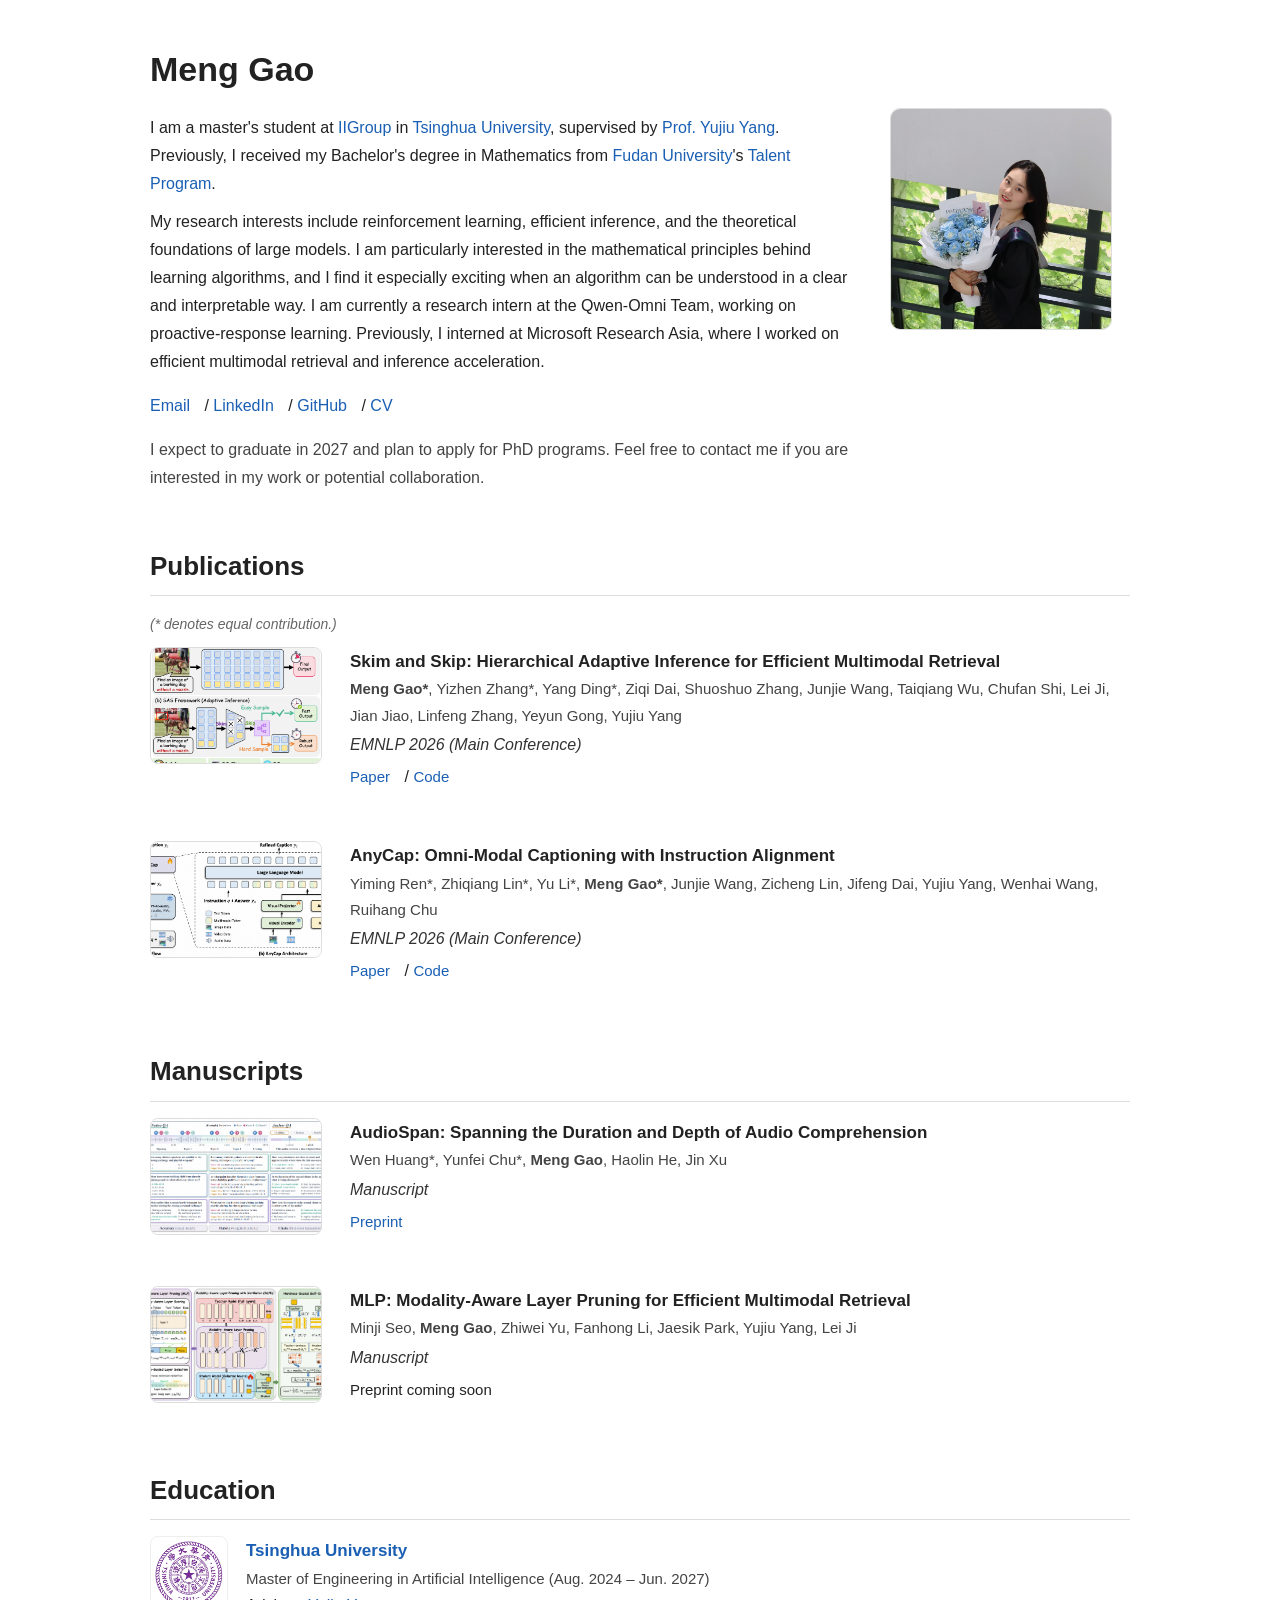
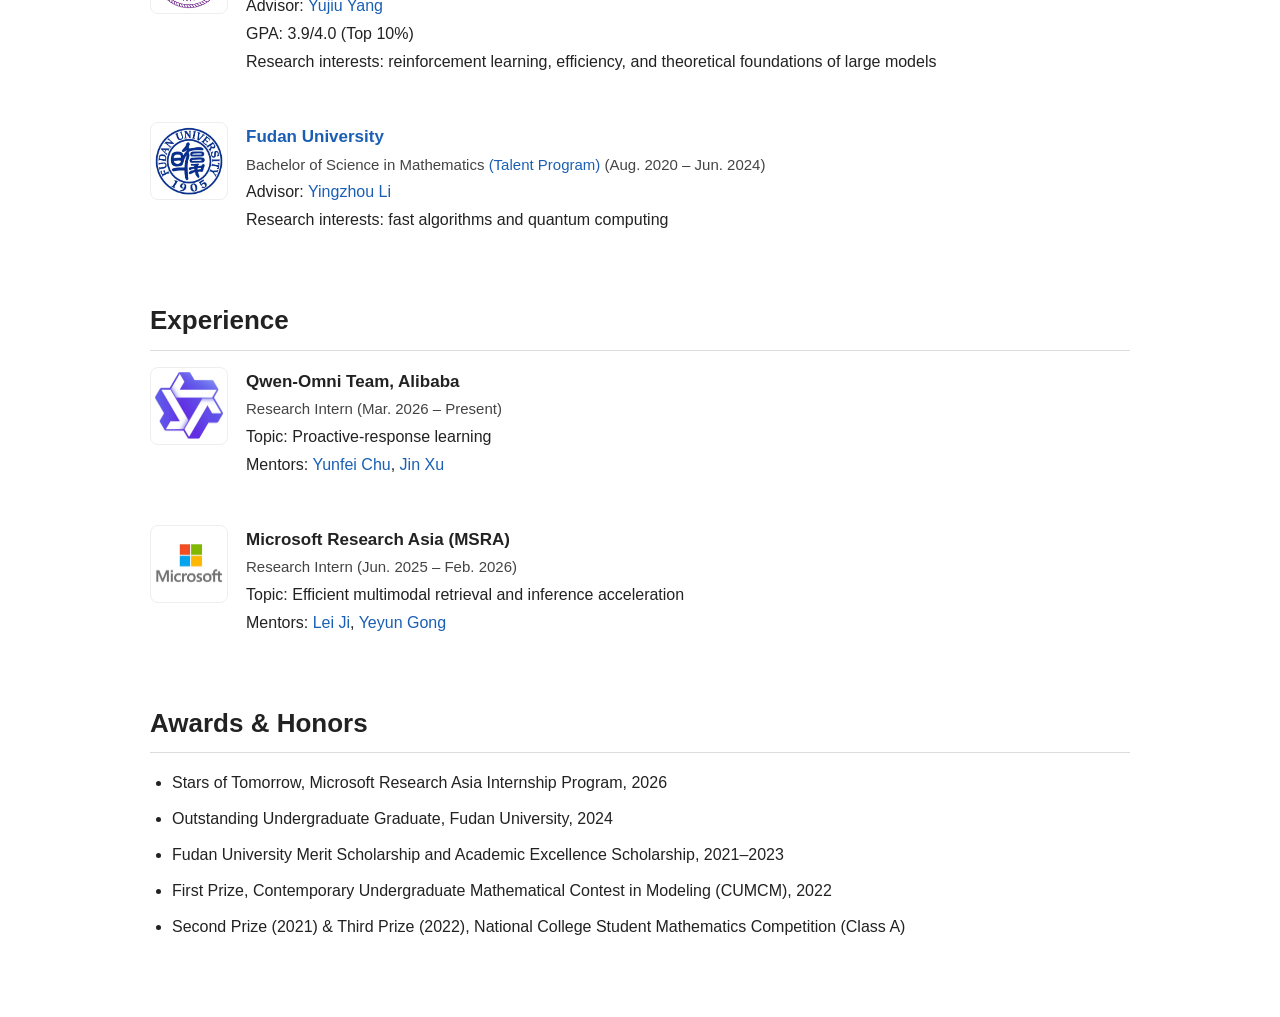
==== index.html @ b2689aee "Update index.html" ====
<!DOCTYPE html>
<html lang="en">
<head>
  <meta charset="UTF-8" />
  <meta name="viewport" content="width=device-width, initial-scale=1.0" />
  <title>Meng Gao</title>
  <style>
    body {
      font-family: Arial, Helvetica, sans-serif;
      color: #222;
      background: #fff;
      margin: 0;
      line-height: 1.75;
    }

    .container {
      max-width: 980px;
      margin: 0 auto;
      padding: 40px 24px 60px;
    }

    a {
      color: #1a5fb4;
      text-decoration: none;
    }

    a:hover {
      text-decoration: underline;
    }

    .top {
      display: grid;
      grid-template-columns: 1fr 240px;
      gap: 32px;
      align-items: start;
      margin-bottom: 36px;
    }

    h1 {
      margin: 0 0 14px;
      font-size: 34px;
      font-weight: 700;
    }

    h2 {
      font-size: 26px;
      margin-top: 42px;
      margin-bottom: 16px;
      border-bottom: 1px solid #ddd;
      padding-bottom: 6px;
    }

    .profile-img {
      width: 220px;
      border-radius: 10px;
      object-fit: cover;
      border: 1px solid #ddd;
      background: #f3f3f3;
      margin-top: 68px;
      display: block;
    }

    .links {
      margin: 16px 0;
      font-size: 16px;
    }

    .links a {
      margin-right: 10px;
    }

    .note {
      margin-top: 14px;
      color: #444;
    }

    p {
      margin: 10px 0;
    }

    ul {
      margin-top: 8px;
      padding-left: 22px;
    }

    li {
      margin-bottom: 8px;
    }

    .paper, .entry {
      margin-bottom: 22px;
    }

    .paper-title, .entry-title {
      font-weight: 700;
      font-size: 17px;
    }

    .authors, .meta {
      color: #444;
      font-size: 15px;
    }

    .venue {
      font-style: italic;
      color: #333;
      margin: 2px 0 4px;
    }

    .small-links a, .small-links span {
      margin-right: 10px;
      font-size: 15px;
    }

    .footnote {
      color: #666;
      font-size: 14px;
    }

    .entry-with-logo {
      display: grid;
      grid-template-columns: 78px 1fr;
      gap: 18px;
      align-items: start;
      margin-bottom: 24px;
    }
    
    .logo-img {
      width: 68px;
      height: 68px;
      object-fit: contain;
      border-radius: 8px;
      background: #fff;
      border: 1px solid #eee;
      padding: 4px;
      display: block;
    }

    .paper-with-thumb {
      display: grid;
      grid-template-columns: 180px 1fr;
      gap: 20px;
      align-items: start;
      margin-bottom: 28px;
    }
    
    .paper-thumb {
      width: 170px;
      height: 115px;
      object-fit: cover;
      border-radius: 8px;
      border: 1px solid #ddd;
      background: #fff;
      display: block;
    }



    @media (max-width: 760px) {
      .top {
        grid-template-columns: 1fr;
      }
    
      .profile-img {
        width: 180px;
        margin-top: 0;
      }
    
      .entry-with-logo {
        grid-template-columns: 1fr;
      }
    
      .logo-img {
        width: 56px;
        height: 56px;
      }

      .paper-with-thumb {
        grid-template-columns: 1fr;
      }
      
      .paper-thumb {
        width: 220px;
        height: auto;
      }

    }

  </style>
</head>
<body>
  <div class="container">

    <div class="top">
      <div>
        <h1>Meng Gao</h1>

        <p>
          I am a master's student at
          <a href="https://sites.google.com/view/iigroup-thu/home" target="_blank">IIGroup</a>
          in
          <a href="https://www.tsinghua.edu.cn/" target="_blank">Tsinghua University</a>,
          supervised by
          <a href="https://scholar.google.com/citations?user=4gH3sxsAAAAJ&hl=en&oi=ao" target="_blank">Prof. Yujiu Yang</a>.
          Previously, I received my Bachelor's degree in Mathematics from
          <a href="https://fudan.edu.cn/" target="_blank">Fudan University</a>'s
          <a href="https://math.fudan.edu.cn/f5/4f/c33035a324943/page.htm" target="_blank">Talent Program</a>.
        </p>

        <p>
          My research interests include reinforcement learning, efficient inference, and the theoretical foundations of large models.
          I am particularly interested in the mathematical principles behind learning algorithms, and I find it especially exciting
          when an algorithm can be understood in a clear and interpretable way.
          I am currently a research intern at the Qwen-Omni Team, working on proactive-response learning.
          Previously, I interned at Microsoft Research Asia, where I worked on efficient multimodal retrieval and inference acceleration.
        </p>

        <div class="links">
          <a href="mailto:gaom24@mails.tsinghua.edu.cn">Email</a> /
          <a href="https://www.linkedin.com/in/meng-gao-b47b4b3b6/" target="_blank">LinkedIn</a> /
          <a href="https://github.com/GaoMengGladys" target="_blank">GitHub</a> /
          <a href="CV.pdf" target="_blank">CV</a>
        </div>

        <p class="note">
          I expect to graduate in 2027 and plan to apply for PhD programs. Feel free to contact me if you are interested in my work or potential collaboration.
        </p>
      </div>

      <div>
        <img src="picture/photo.jpg" alt="Meng Gao profile photo" class="profile-img" />
      </div>
    </div>

    <div class="section">
      <h2>Publications</h2>
      <p class="footnote"><em>(* denotes equal contribution.)</em></p>
    
      <div class="paper-with-thumb">
        <img src="picture/sas.png" alt="SAS paper thumbnail" class="paper-thumb" />
        <div class="paper">
          <div class="paper-title">Skim and Skip: Hierarchical Adaptive Inference for Efficient Multimodal Retrieval</div>
          <div class="authors">
            <strong>Meng Gao*</strong>, Yizhen Zhang*, Yang Ding*, Ziqi Dai, Shuoshuo Zhang, Junjie Wang,
            Taiqiang Wu, Chufan Shi, Lei Ji, Jian Jiao, Linfeng Zhang, Yeyun Gong, Yujiu Yang
          </div>
          <div class="venue">EMNLP 2026 (Main Conference)</div>
          <div class="small-links">
            <a href="https://arxiv.org/abs/2609.01613" target="_blank">Paper</a> /
            <a href="https://github.com/GaoMengGladys/SAS" target="_blank">Code</a>
          </div>
        </div>
      </div>
    
      <div class="paper-with-thumb">
        <img src="picture/anycap.png" alt="AnyCap paper thumbnail" class="paper-thumb" />
        <div class="paper">
          <div class="paper-title">AnyCap: Omni-Modal Captioning with Instruction Alignment</div>
          <div class="authors">
            Yiming Ren*, Zhiqiang Lin*, Yu Li*, <strong>Meng Gao*</strong>, Junjie Wang, Zicheng Lin,
            Jifeng Dai, Yujiu Yang, Wenhai Wang, Ruihang Chu
          </div>
          <div class="venue">EMNLP 2026 (Main Conference)</div>
          <div class="small-links">
            <a href="https://arxiv.org/abs/2507.12841" target="_blank">Paper</a> /
            <a href="https://github.com/qishisuren123/AnyCap" target="_blank">Code</a>
          </div>
        </div>
      </div>
    </div>
    
    <div class="section">
      <h2>Manuscripts</h2>
    
      <div class="paper-with-thumb">
        <img src="picture/audiospan.png" alt="AudioSpan paper thumbnail" class="paper-thumb" />
        <div class="paper">
          <div class="paper-title">AudioSpan: Spanning the Duration and Depth of Audio Comprehension</div>
          <div class="authors">
            Wen Huang*, Yunfei Chu*, <strong>Meng Gao</strong>, Haolin He, Jin Xu
          </div>
          <div class="venue">Manuscript</div>
          <div class="small-links">
            <a href="https://arxiv.org/html/2608.26431v1" target="_blank">Preprint</a>
          </div>
        </div>
      </div>
    
      <div class="paper-with-thumb">
        <img src="picture/mlpd.png" alt="MLP paper thumbnail" class="paper-thumb" />
        <div class="paper">
          <div class="paper-title">MLP: Modality-Aware Layer Pruning for Efficient Multimodal Retrieval</div>
          <div class="authors">
            Minji Seo, <strong>Meng Gao</strong>, Zhiwei Yu, Fanhong Li, Jaesik Park, Yujiu Yang, Lei Ji
          </div>
          <div class="venue">Manuscript</div>
          <div class="small-links">
            <span>Preprint coming soon</span>
          </div>
        </div>
      </div>
    </div>


    <div class="section">
      <h2>Education</h2>

      <div class="entry-with-logo">
        <img src="picture/thu.jpg" alt="Tsinghua University logo" class="logo-img" />
        <div class="entry">
          <div class="entry-title">
            <a href="https://www.tsinghua.edu.cn/" target="_blank">Tsinghua University</a>
          </div>
          <div class="meta">Master of Engineering in Artificial Intelligence (Aug. 2024 – Jun. 2027)</div>
          <div>
            Advisor:
            <a href="https://scholar.google.com/citations?user=4gH3sxsAAAAJ&hl=en&oi=ao" target="_blank">Yujiu Yang</a>
          </div>
          <div>GPA: 3.9/4.0 (Top 10%)</div>
          <div>Research interests: reinforcement learning, efficiency, and theoretical foundations of large models</div>
        </div>
      </div>

      <div class="entry-with-logo">
        <img src="picture/fdu.jpg" alt="Fudan University logo" class="logo-img" />
        <div class="entry">
          <div class="entry-title">
            <a href="https://fudan.edu.cn/" target="_blank">Fudan University</a>
          </div>
          <div class="meta">
            Bachelor of Science in Mathematics
            <a href="https://math.fudan.edu.cn/f5/4f/c33035a324943/page.htm" target="_blank">(Talent Program)</a>
            (Aug. 2020 – Jun. 2024)
          </div>
          <div>
            Advisor:
            <a href="https://yingzhouli.com/" target="_blank">Yingzhou Li</a>
          </div>
          <div>Research interests: fast algorithms and quantum computing</div>
        </div>
      </div>
    </div>

    <div class="section">
      <h2>Experience</h2>

      <div class="entry-with-logo">
        <img src="picture/qwen.jpg" alt="Qwen logo" class="logo-img" />
        <div class="entry">
          <div class="entry-title">Qwen-Omni Team, Alibaba</div>
          <div class="meta">Research Intern (Mar. 2026 – Present)</div>
          <div>Topic: Proactive-response learning</div>
          <div>
            Mentors:
            <a href="https://scholar.google.com/citations?user=41QhCyYAAAAJ&hl=en&oi=ao" target="_blank">Yunfei Chu</a>,
            <a href="https://scholar.google.com/citations?user=COYDNmYAAAAJ&hl=en&oi=ao" target="_blank">Jin Xu</a>
          </div>
        </div>
      </div>

      <div class="entry-with-logo">
        <img src="picture/MSRA.jpg" alt="Microsoft Research Asia logo" class="logo-img" />
        <div class="entry">
          <div class="entry-title">Microsoft Research Asia (MSRA)</div>
          <div class="meta">Research Intern (Jun. 2025 – Feb. 2026)</div>
          <div>Topic: Efficient multimodal retrieval and inference acceleration</div>
          <div>
            Mentors:
            <a href="https://scholar.google.com/citations?user=IruOVk4AAAAJ&hl=en&oi=ao" target="_blank">Lei Ji</a>,
            <a href="https://scholar.google.com/citations?user=piUkwMYAAAAJ&hl=en" target="_blank">Yeyun Gong</a>
          </div>
        </div>
      </div>
    </div>

    <div class="section">
      <h2>Awards & Honors</h2>
      <ul>
        <li>Stars of Tomorrow, Microsoft Research Asia Internship Program, 2026</li>
        <li>Outstanding Undergraduate Graduate, Fudan University, 2024</li>
        <li>Fudan University Merit Scholarship and Academic Excellence Scholarship, 2021–2023</li>
        <li>First Prize, Contemporary Undergraduate Mathematical Contest in Modeling (CUMCM), 2022</li>
        <li>Second Prize (2021) & Third Prize (2022), National College Student Mathematics Competition (Class A)</li>
      </ul>
    </div>

  </div>
</body>
</html>
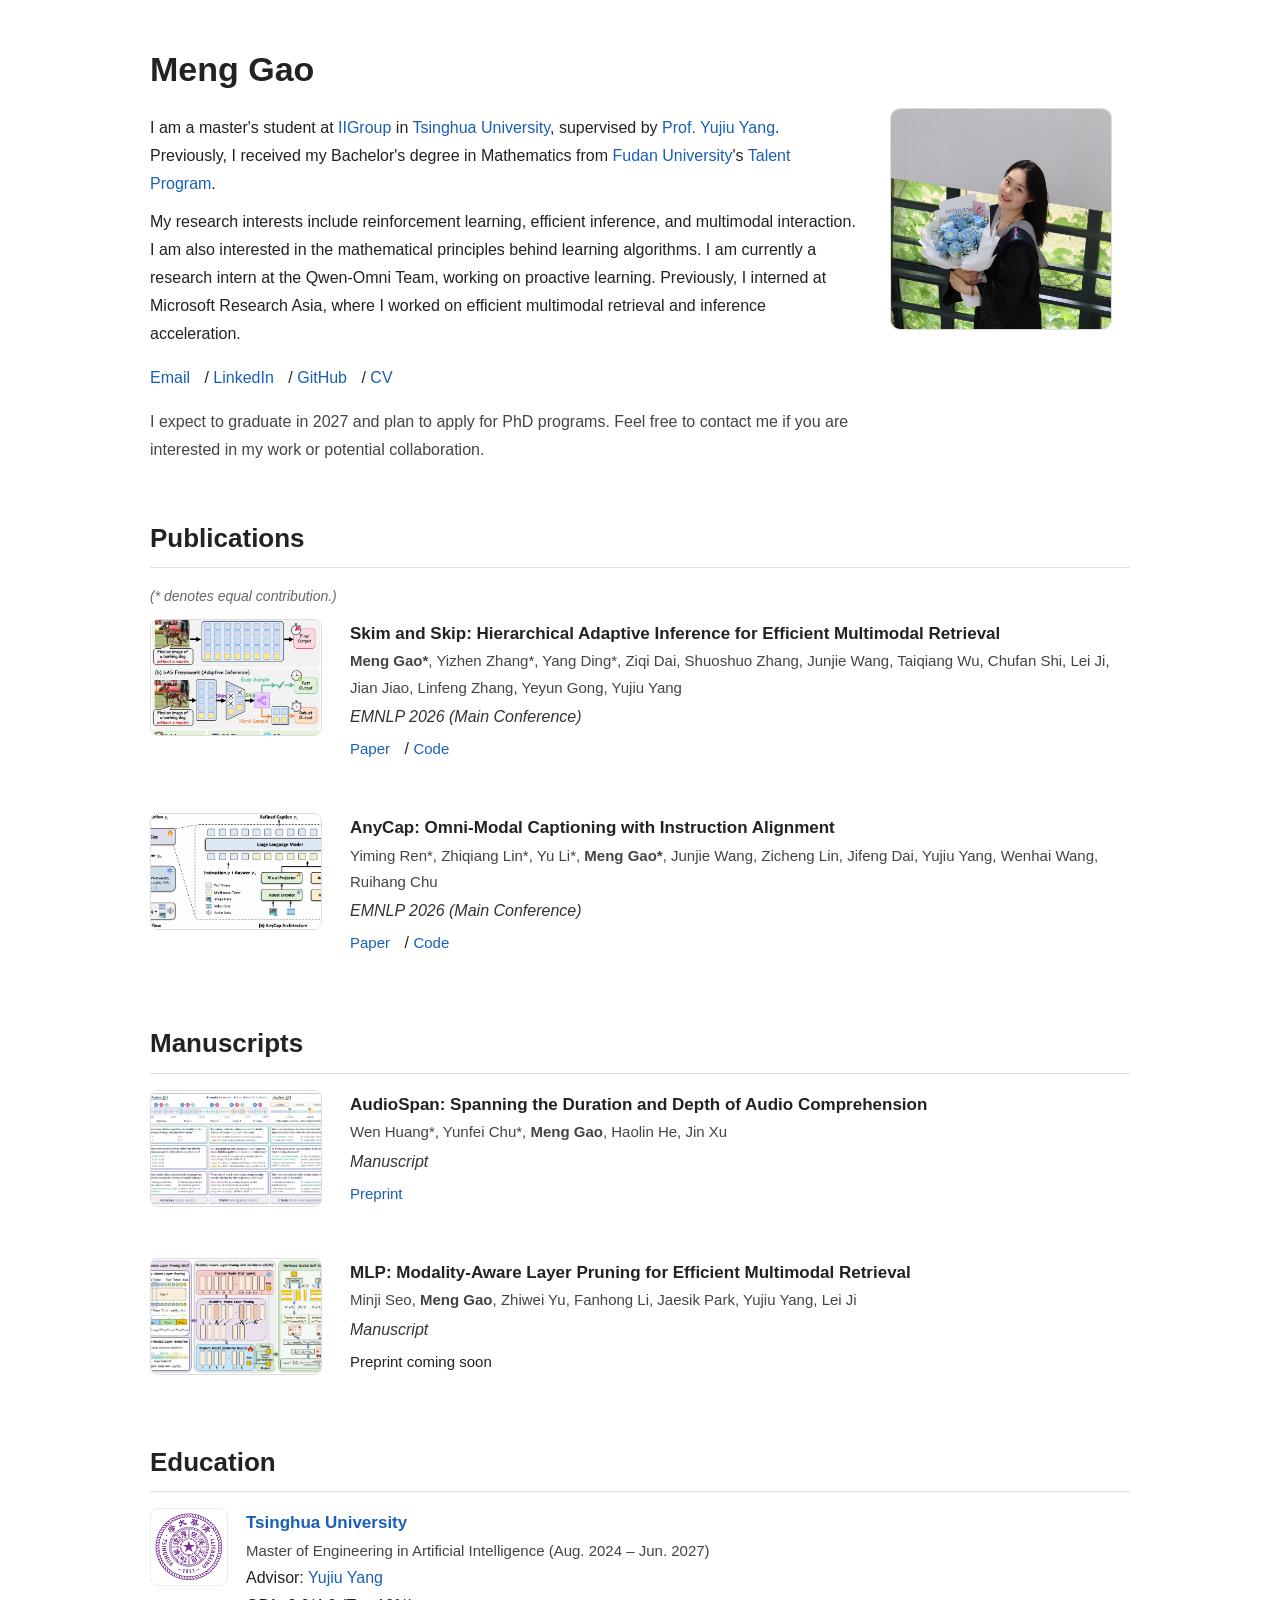
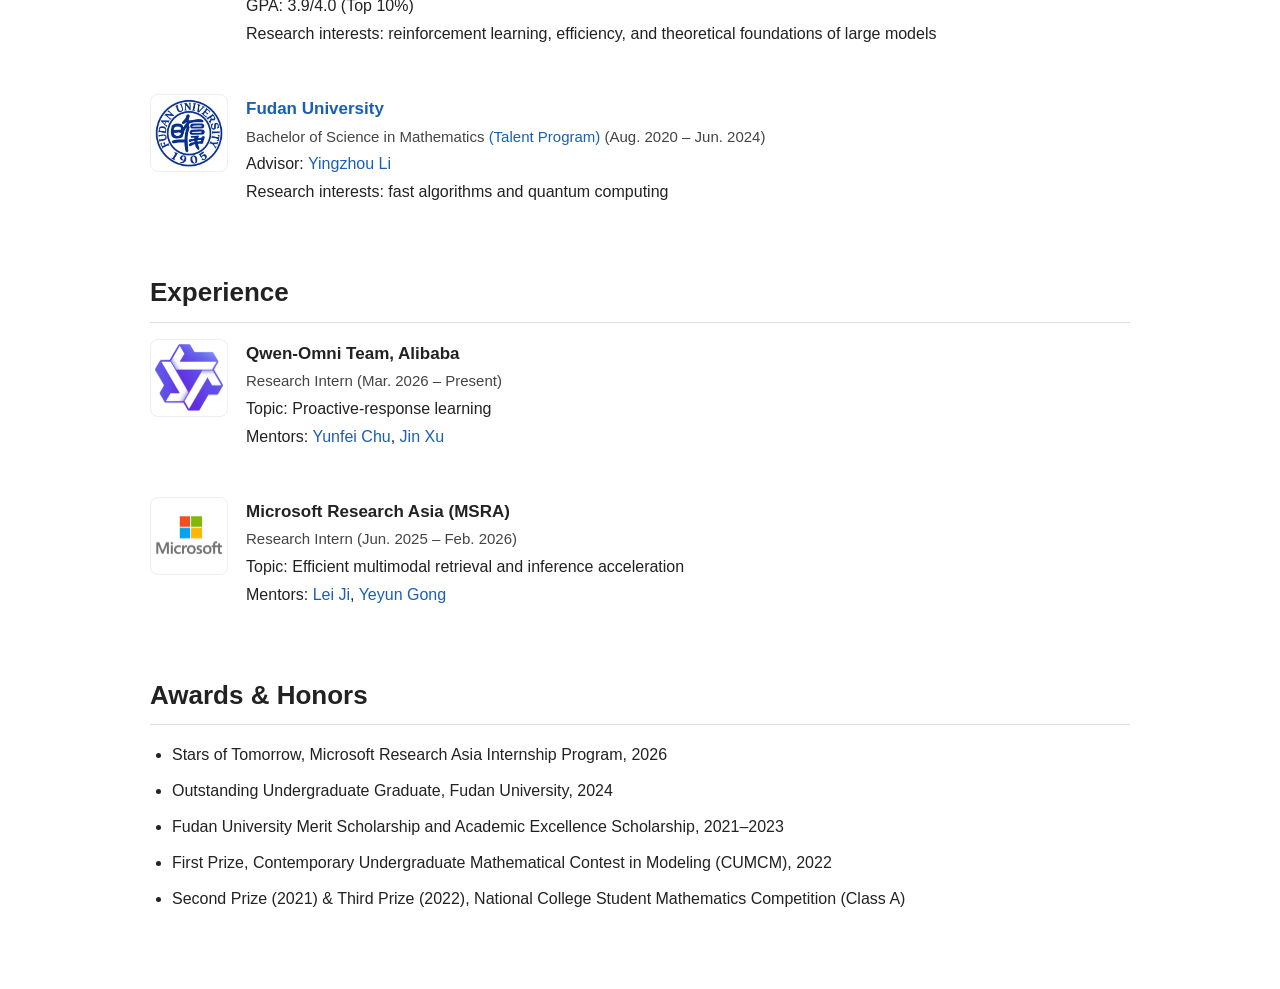
==== commit a315c399: "Revise research interests and internship description Updated research interests and internship detai" ====
--- a/index.html
+++ b/index.html
@@ -208,10 +208,9 @@
         </p>
 
         <p>
-          My research interests include reinforcement learning, efficient inference, and the theoretical foundations of large models.
-          I am particularly interested in the mathematical principles behind learning algorithms, and I find it especially exciting
-          when an algorithm can be understood in a clear and interpretable way.
-          I am currently a research intern at the Qwen-Omni Team, working on proactive-response learning.
+          My research interests include reinforcement learning, efficient inference, and multimodal interaction.
+          I am also interested in the mathematical principles behind learning algorithms.
+          I am currently a research intern at the Qwen-Omni Team, working on proactive learning.
           Previously, I interned at Microsoft Research Asia, where I worked on efficient multimodal retrieval and inference acceleration.
         </p>
 
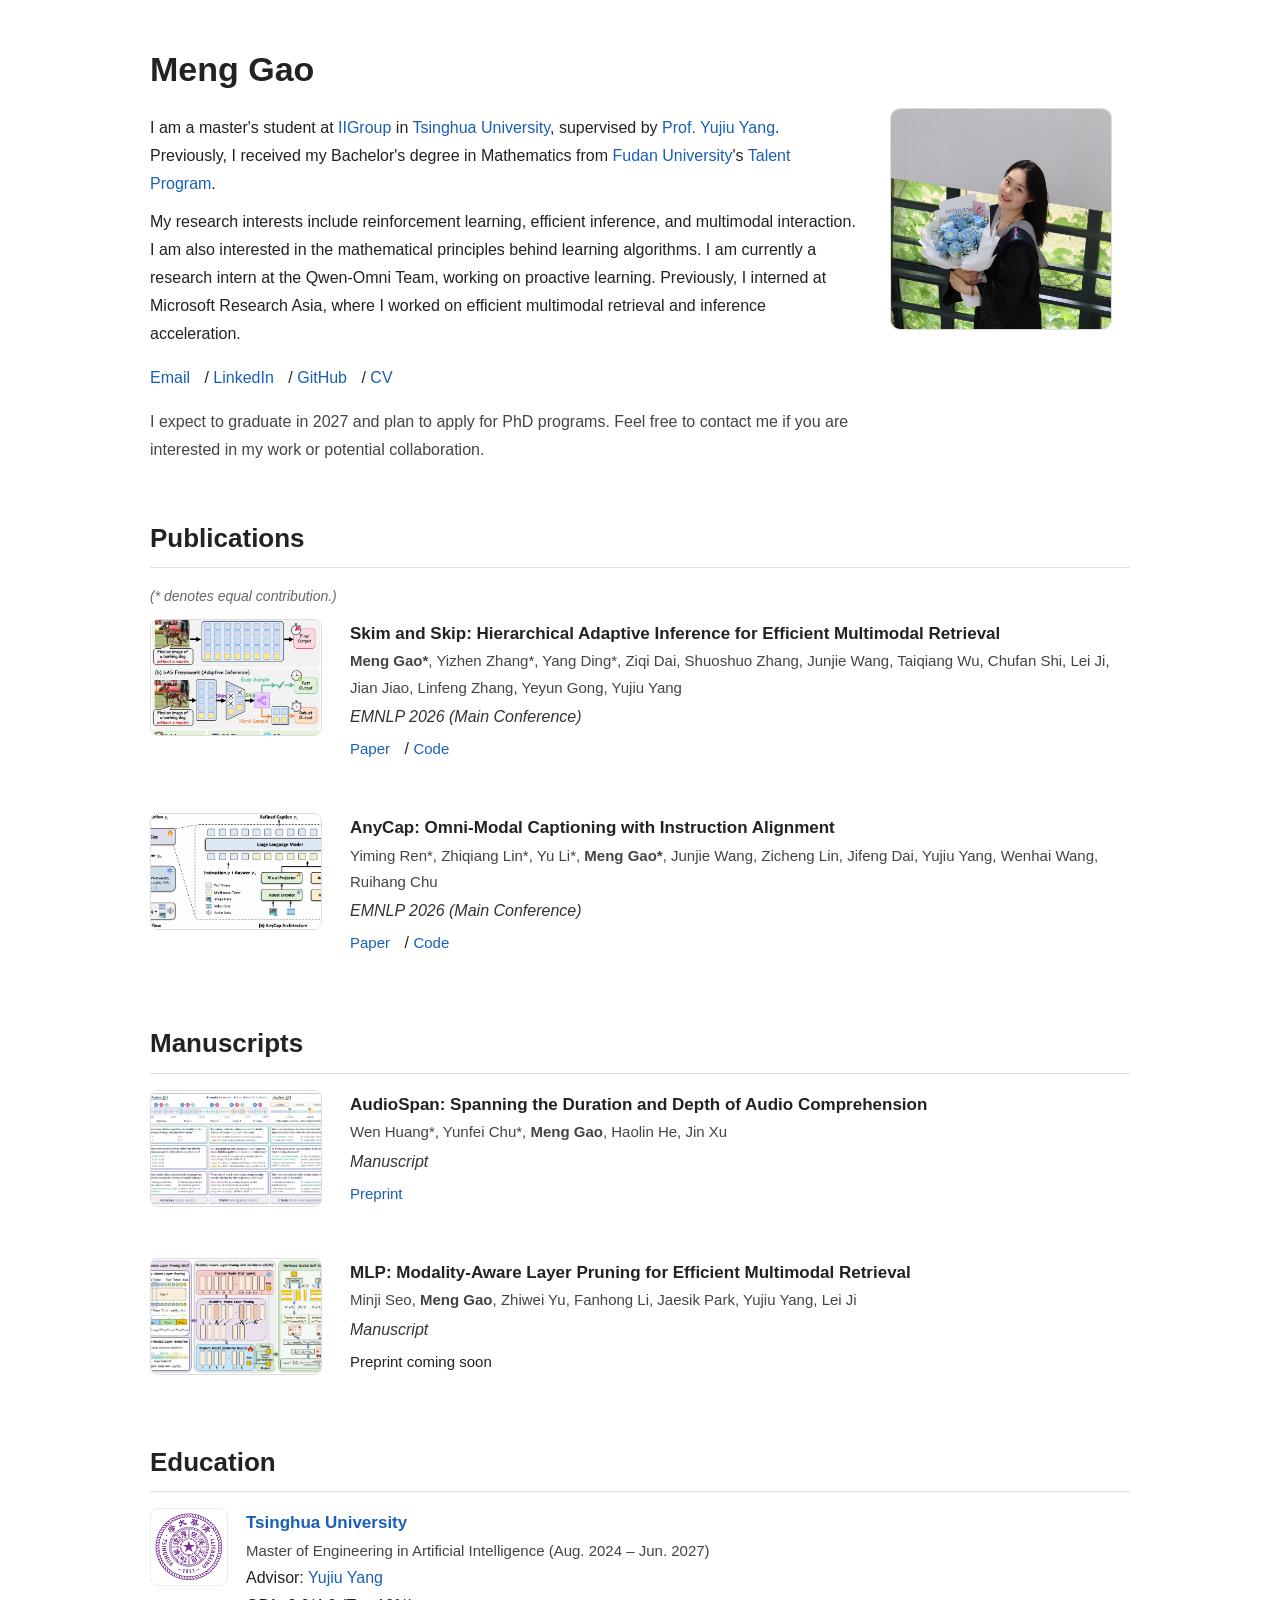
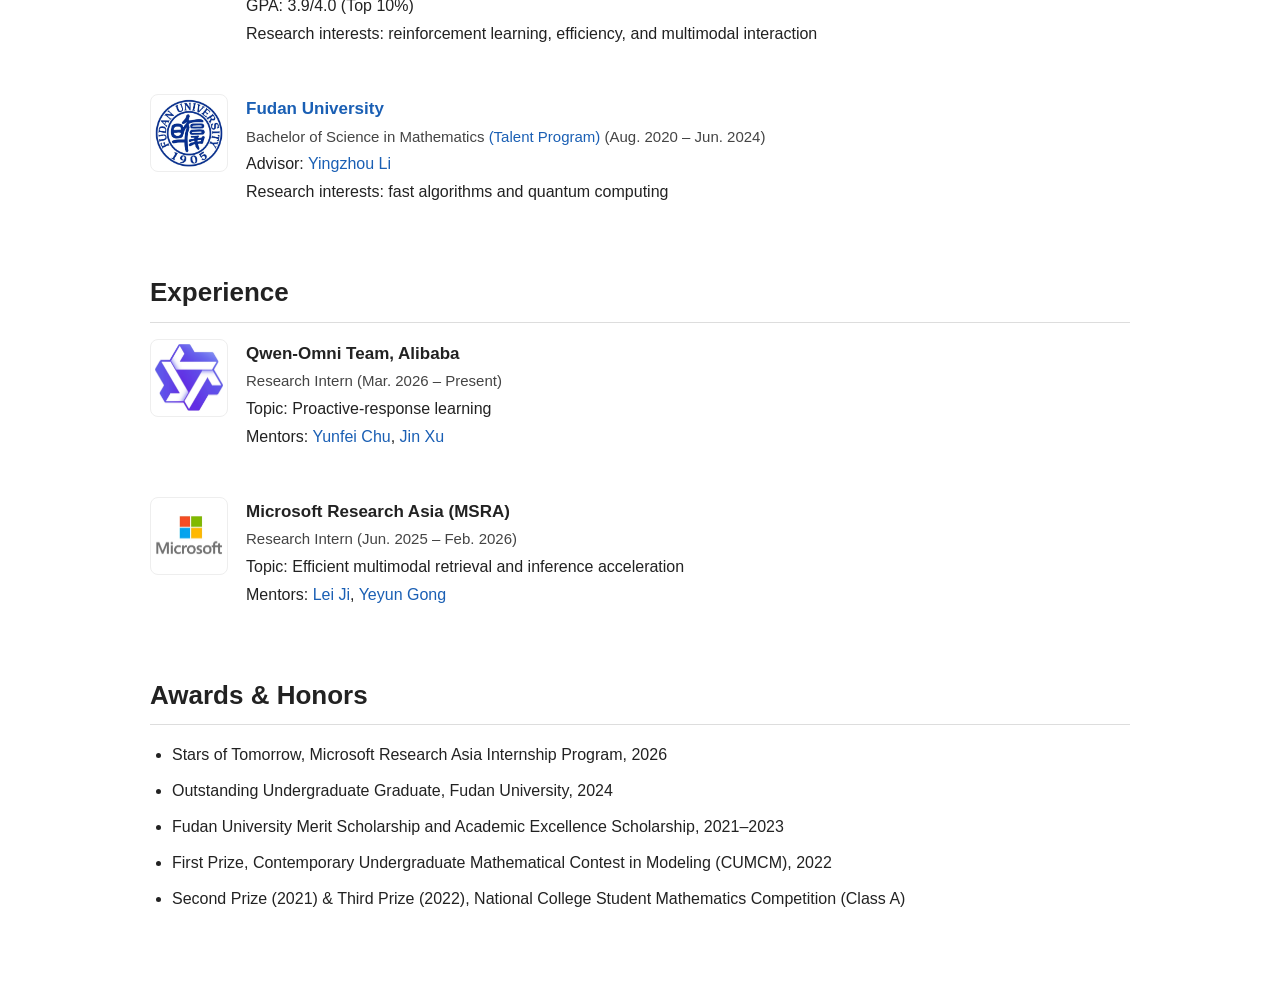
==== commit dc99a779: "Update index.html" ====
--- a/index.html
+++ b/index.html
@@ -316,7 +316,7 @@
             <a href="https://scholar.google.com/citations?user=4gH3sxsAAAAJ&hl=en&oi=ao" target="_blank">Yujiu Yang</a>
           </div>
           <div>GPA: 3.9/4.0 (Top 10%)</div>
-          <div>Research interests: reinforcement learning, efficiency, and theoretical foundations of large models</div>
+          <div>Research interests: reinforcement learning, efficiency, and multimodal interaction</div>
         </div>
       </div>
 
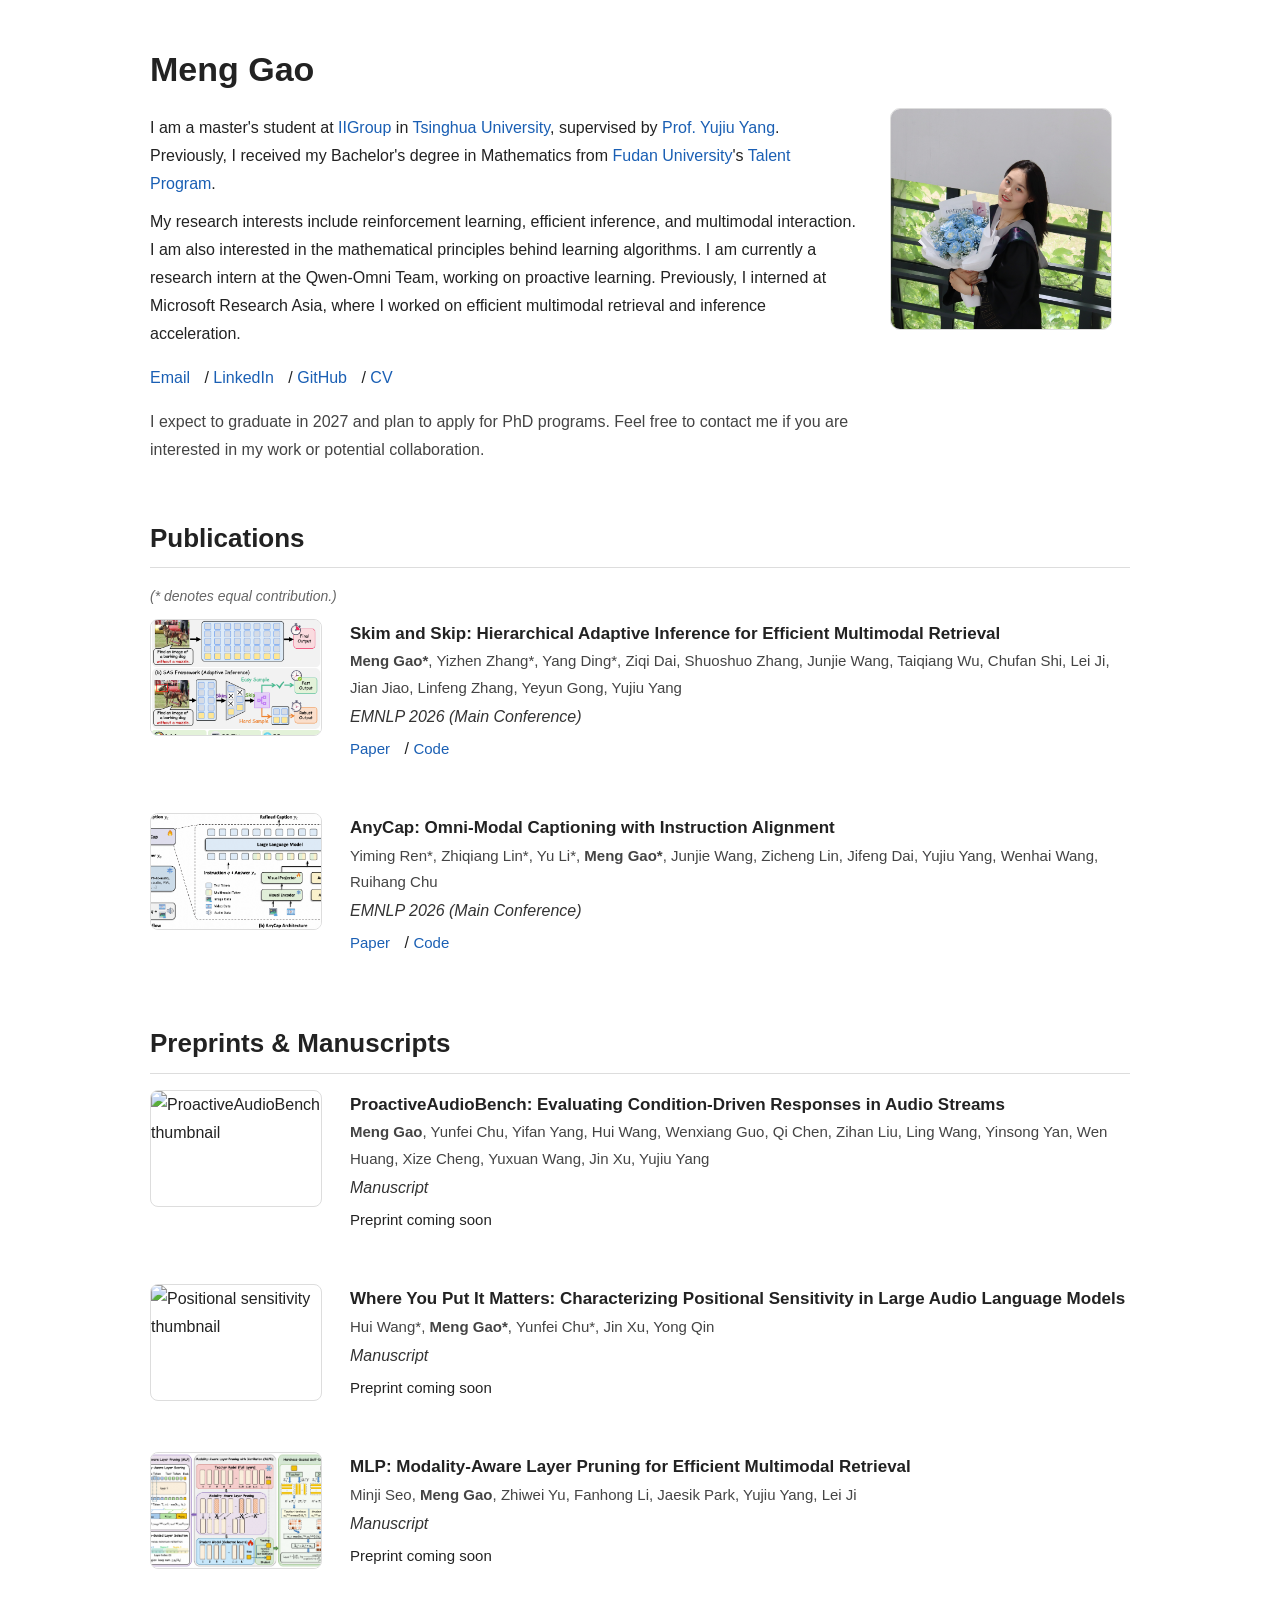
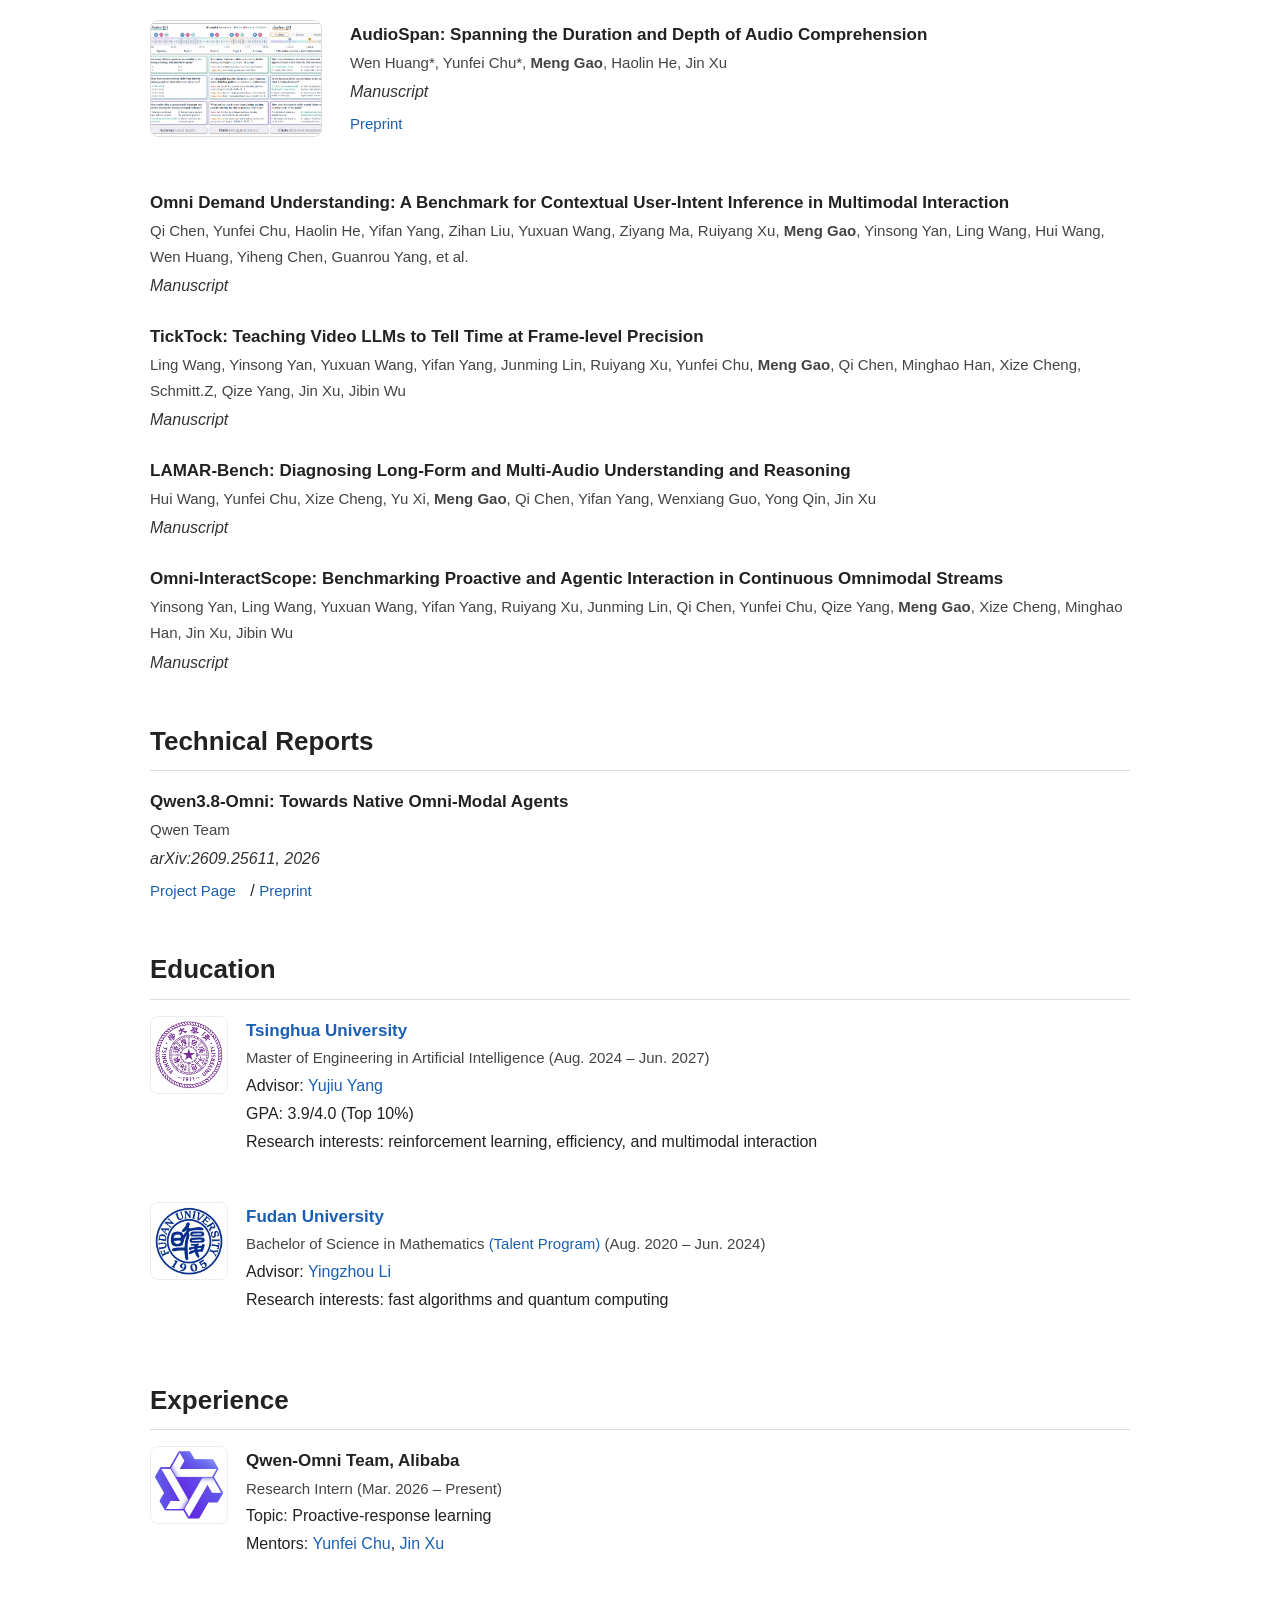
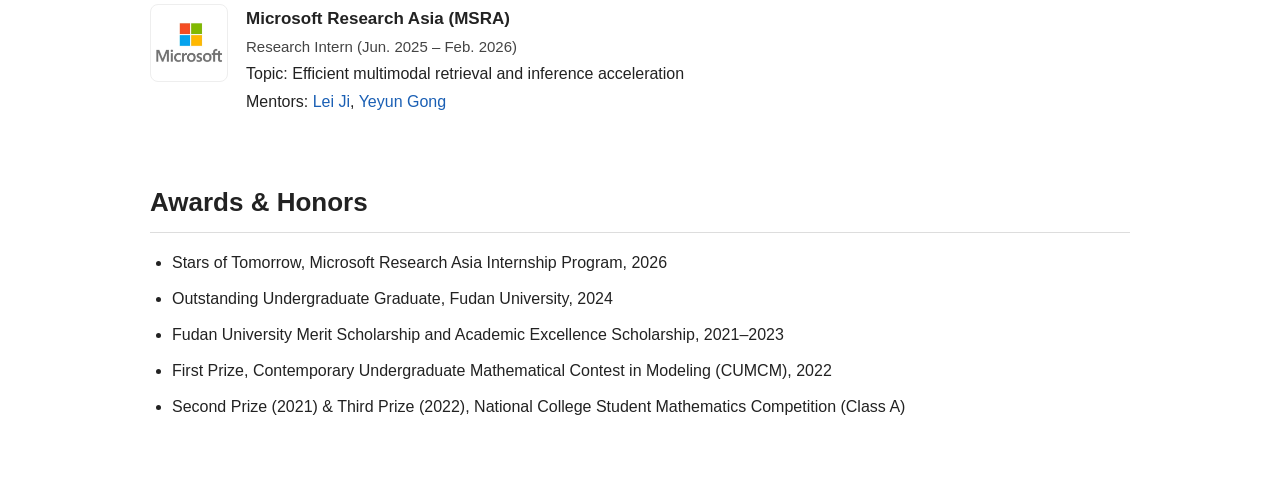
==== commit bb754805: "Update index.html" ====
--- a/index.html
+++ b/index.html
@@ -269,18 +269,34 @@
     </div>
     
     <div class="section">
-      <h2>Manuscripts</h2>
-    
+      <h2>Preprints &amp; Manuscripts</h2>
+
+    
+            <div class="paper-with-thumb">
+        <img src="picture/proactiveaudiobench.png" alt="ProactiveAudioBench thumbnail" class="paper-thumb" />
+        <div class="paper">
+          <div class="paper-title">ProactiveAudioBench: Evaluating Condition-Driven Responses in Audio Streams</div>
+          <div class="authors">
+            <strong>Meng Gao</strong>, Yunfei Chu, Yifan Yang, Hui Wang, Wenxiang Guo, Qi Chen, Zihan Liu,
+            Ling Wang, Yinsong Yan, Wen Huang, Xize Cheng, Yuxuan Wang, Jin Xu, Yujiu Yang
+          </div>
+          <div class="venue">Manuscript</div>
+          <div class="small-links">
+            <span>Preprint coming soon</span>
+          </div>
+        </div>
+      </div>
+
       <div class="paper-with-thumb">
-        <img src="picture/audiospan.png" alt="AudioSpan paper thumbnail" class="paper-thumb" />
-        <div class="paper">
-          <div class="paper-title">AudioSpan: Spanning the Duration and Depth of Audio Comprehension</div>
-          <div class="authors">
-            Wen Huang*, Yunfei Chu*, <strong>Meng Gao</strong>, Haolin He, Jin Xu
+        <img src="picture/position.png" alt="Positional sensitivity thumbnail" class="paper-thumb" />
+        <div class="paper">
+          <div class="paper-title">Where You Put It Matters: Characterizing Positional Sensitivity in Large Audio Language Models</div>
+          <div class="authors">
+            Hui Wang*, <strong>Meng Gao*</strong>, Yunfei Chu*, Jin Xu, Yong Qin
           </div>
           <div class="venue">Manuscript</div>
           <div class="small-links">
-            <a href="https://arxiv.org/html/2608.26431v1" target="_blank">Preprint</a>
+            <span>Preprint coming soon</span>
           </div>
         </div>
       </div>
@@ -300,6 +316,68 @@
       </div>
     </div>
 
+    <div class="paper-with-thumb">
+        <img src="picture/audiospan.png" alt="AudioSpan paper thumbnail" class="paper-thumb" />
+        <div class="paper">
+          <div class="paper-title">AudioSpan: Spanning the Duration and Depth of Audio Comprehension</div>
+          <div class="authors">
+            Wen Huang*, Yunfei Chu*, <strong>Meng Gao</strong>, Haolin He, Jin Xu
+          </div>
+          <div class="venue">Manuscript</div>
+          <div class="small-links">
+            <a href="https://arxiv.org/html/2608.26431v1" target="_blank">Preprint</a>
+          </div>
+        </div>
+      </div>
+
+          <div class="paper">
+        <div class="paper-title">Omni Demand Understanding: A Benchmark for Contextual User-Intent Inference in Multimodal Interaction</div>
+        <div class="authors">
+          Qi Chen, Yunfei Chu, Haolin He, Yifan Yang, Zihan Liu, Yuxuan Wang, Ziyang Ma, Ruiyang Xu,
+          <strong>Meng Gao</strong>, Yinsong Yan, Ling Wang, Hui Wang, Wen Huang, Yiheng Chen, Guanrou Yang, et al.
+        </div>
+        <div class="venue">Manuscript</div>
+      </div>
+
+      <div class="paper">
+        <div class="paper-title">TickTock: Teaching Video LLMs to Tell Time at Frame-level Precision</div>
+        <div class="authors">
+          Ling Wang, Yinsong Yan, Yuxuan Wang, Yifan Yang, Junming Lin, Ruiyang Xu, Yunfei Chu,
+          <strong>Meng Gao</strong>, Qi Chen, Minghao Han, Xize Cheng, Schmitt.Z, Qize Yang, Jin Xu, Jibin Wu
+        </div>
+        <div class="venue">Manuscript</div>
+      </div>
+
+      <div class="paper">
+        <div class="paper-title">LAMAR-Bench: Diagnosing Long-Form and Multi-Audio Understanding and Reasoning</div>
+        <div class="authors">
+          Hui Wang, Yunfei Chu, Xize Cheng, Yu Xi, <strong>Meng Gao</strong>, Qi Chen, Yifan Yang, Wenxiang Guo, Yong Qin, Jin Xu
+        </div>
+        <div class="venue">Manuscript</div>
+      </div>
+
+      <div class="paper">
+        <div class="paper-title">Omni-InteractScope: Benchmarking Proactive and Agentic Interaction in Continuous Omnimodal Streams</div>
+        <div class="authors">
+          Yinsong Yan, Ling Wang, Yuxuan Wang, Yifan Yang, Ruiyang Xu, Junming Lin, Qi Chen, Yunfei Chu,
+          Qize Yang, <strong>Meng Gao</strong>, Xize Cheng, Minghao Han, Jin Xu, Jibin Wu
+        </div>
+        <div class="venue">Manuscript</div>
+      </div>
+
+    <div class="section">
+      <h2>Technical Reports</h2>
+
+      <div class="paper">
+        <div class="paper-title">Qwen3.8-Omni: Towards Native Omni-Modal Agents</div>
+        <div class="authors">Qwen Team</div>
+        <div class="venue">arXiv:2609.25611, 2026</div>
+        <div class="small-links">
+          <a href="https://pre.qwen.ai/blog?id=qwen3.8-omni-flash" target="_blank">Project Page</a> /
+          <a href="https://arxiv.org/pdf/2609.25611v1" target="_blank">Preprint</a>
+        </div>
+      </div>
+    </div>
 
     <div class="section">
       <h2>Education</h2>
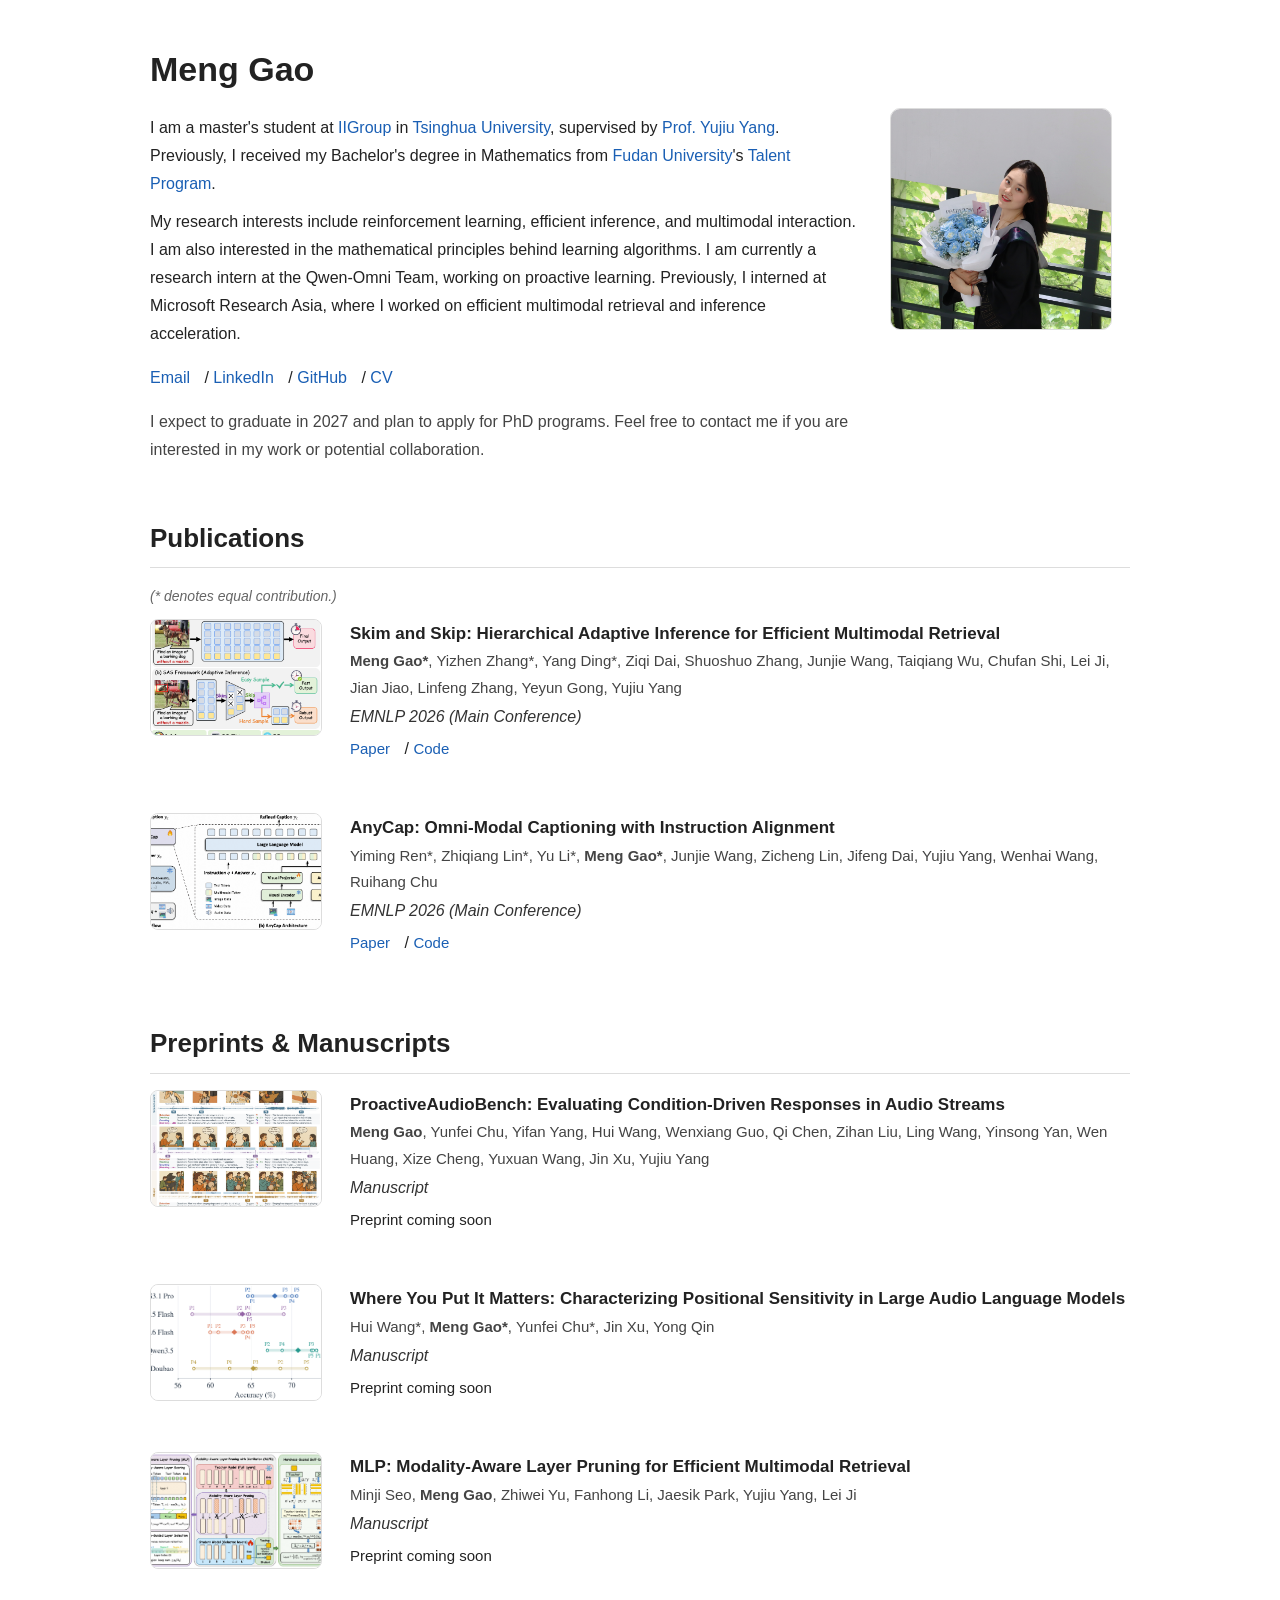
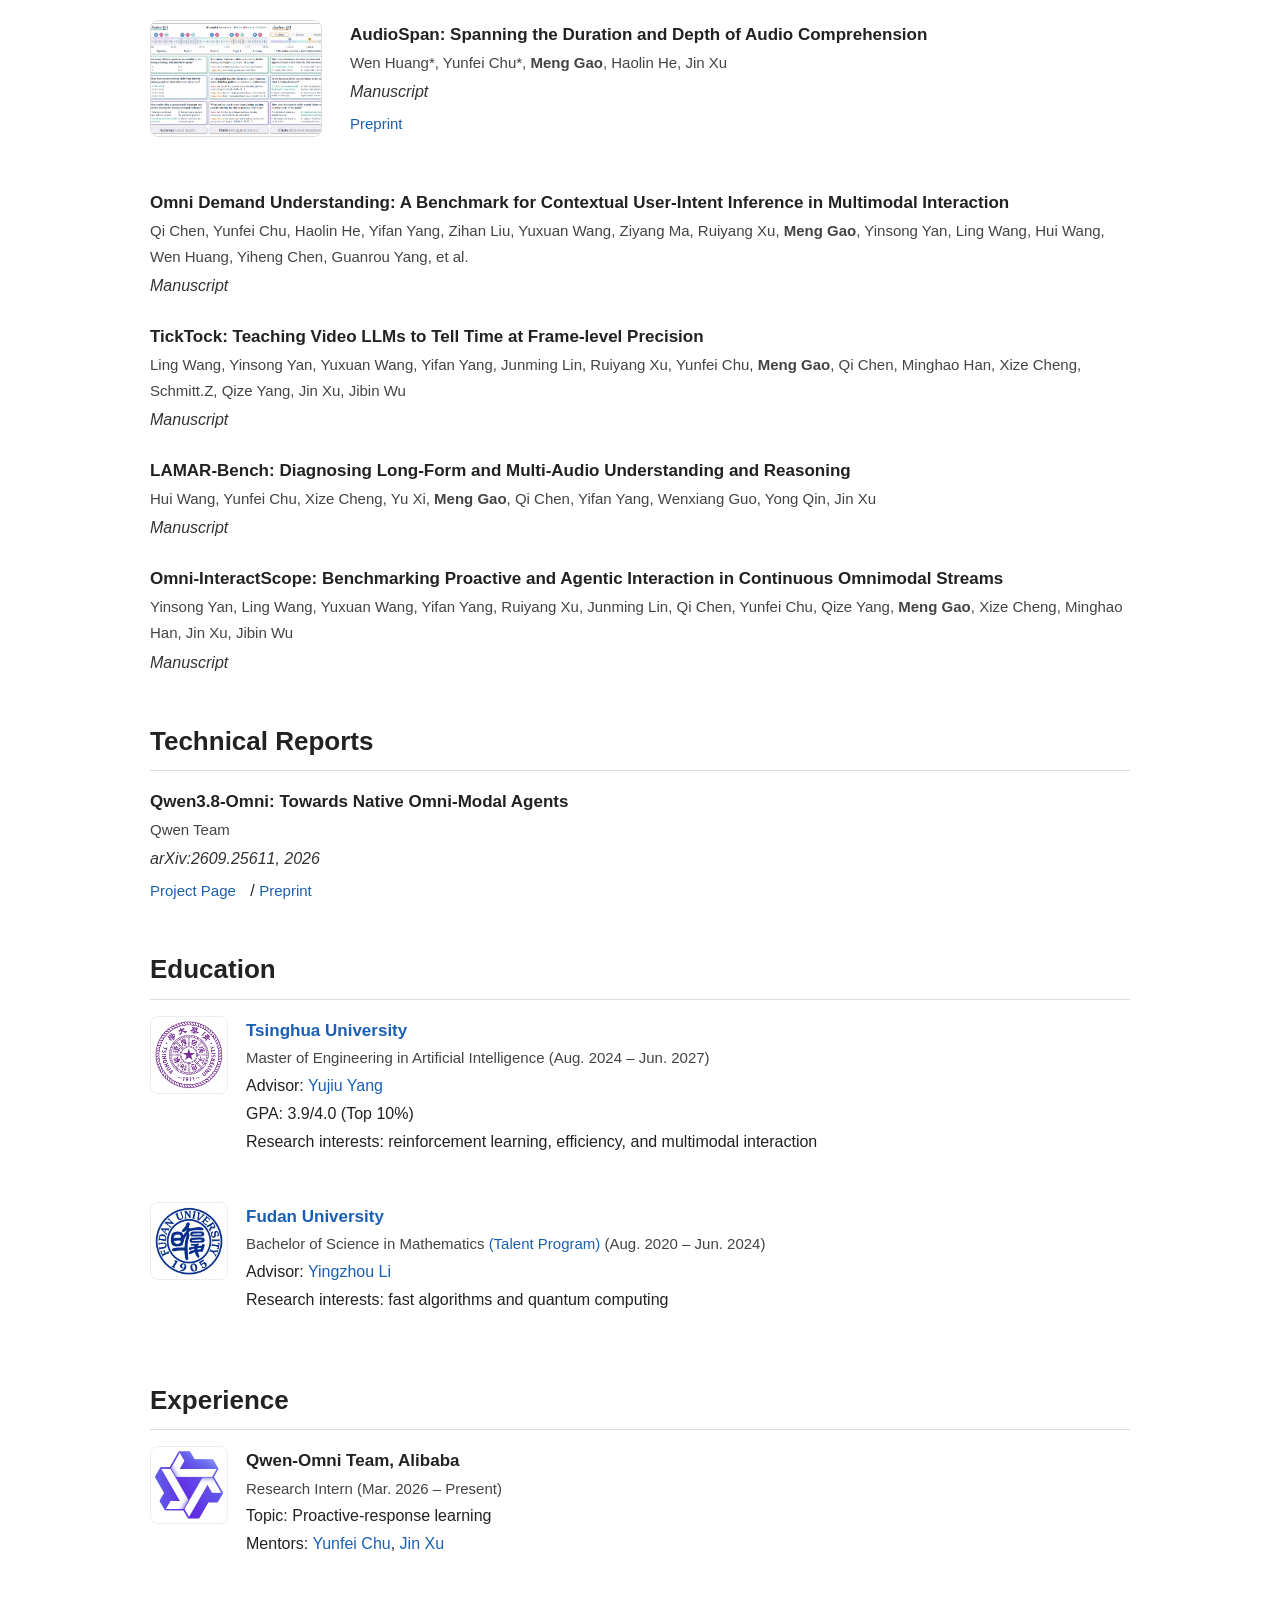
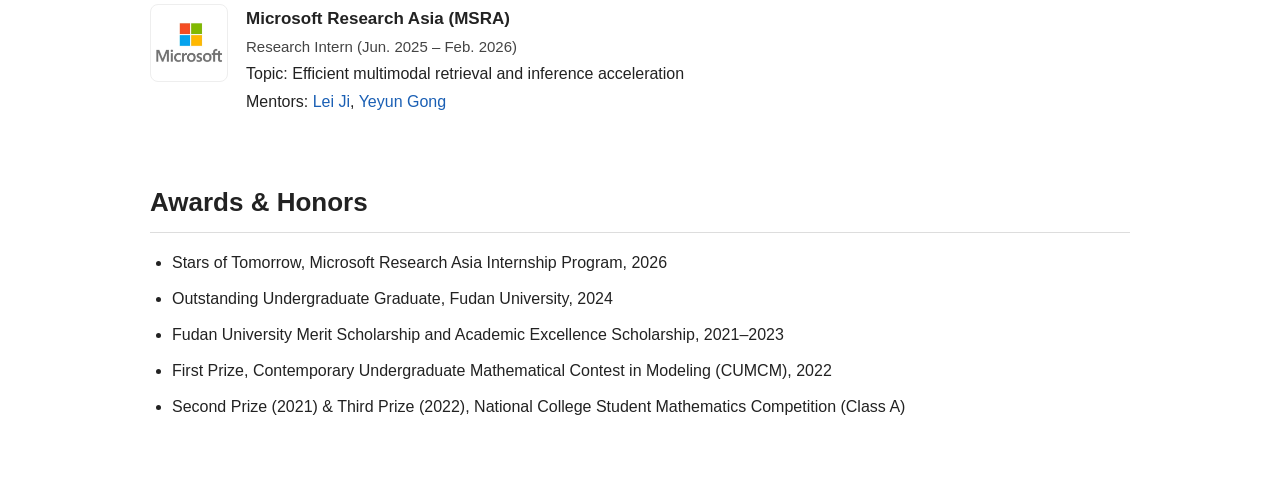
==== commit 604ad676: "Update index.html" ====
--- a/index.html
+++ b/index.html
@@ -271,9 +271,8 @@
     <div class="section">
       <h2>Preprints &amp; Manuscripts</h2>
 
-    
-            <div class="paper-with-thumb">
-        <img src="picture/proactiveaudiobench.png" alt="ProactiveAudioBench thumbnail" class="paper-thumb" />
+        <div class="paper-with-thumb">
+        <img src="picture/ProactiveAudioBench.png" alt="ProactiveAudioBench thumbnail" class="paper-thumb" />
         <div class="paper">
           <div class="paper-title">ProactiveAudioBench: Evaluating Condition-Driven Responses in Audio Streams</div>
           <div class="authors">
@@ -288,7 +287,7 @@
       </div>
 
       <div class="paper-with-thumb">
-        <img src="picture/position.png" alt="Positional sensitivity thumbnail" class="paper-thumb" />
+        <img src="picture/WhereYouPutItMatters.png" alt="Where You Put It Matters thumbnail" class="paper-thumb" />
         <div class="paper">
           <div class="paper-title">Where You Put It Matters: Characterizing Positional Sensitivity in Large Audio Language Models</div>
           <div class="authors">
@@ -300,6 +299,7 @@
           </div>
         </div>
       </div>
+
     
       <div class="paper-with-thumb">
         <img src="picture/mlpd.png" alt="MLP paper thumbnail" class="paper-thumb" />
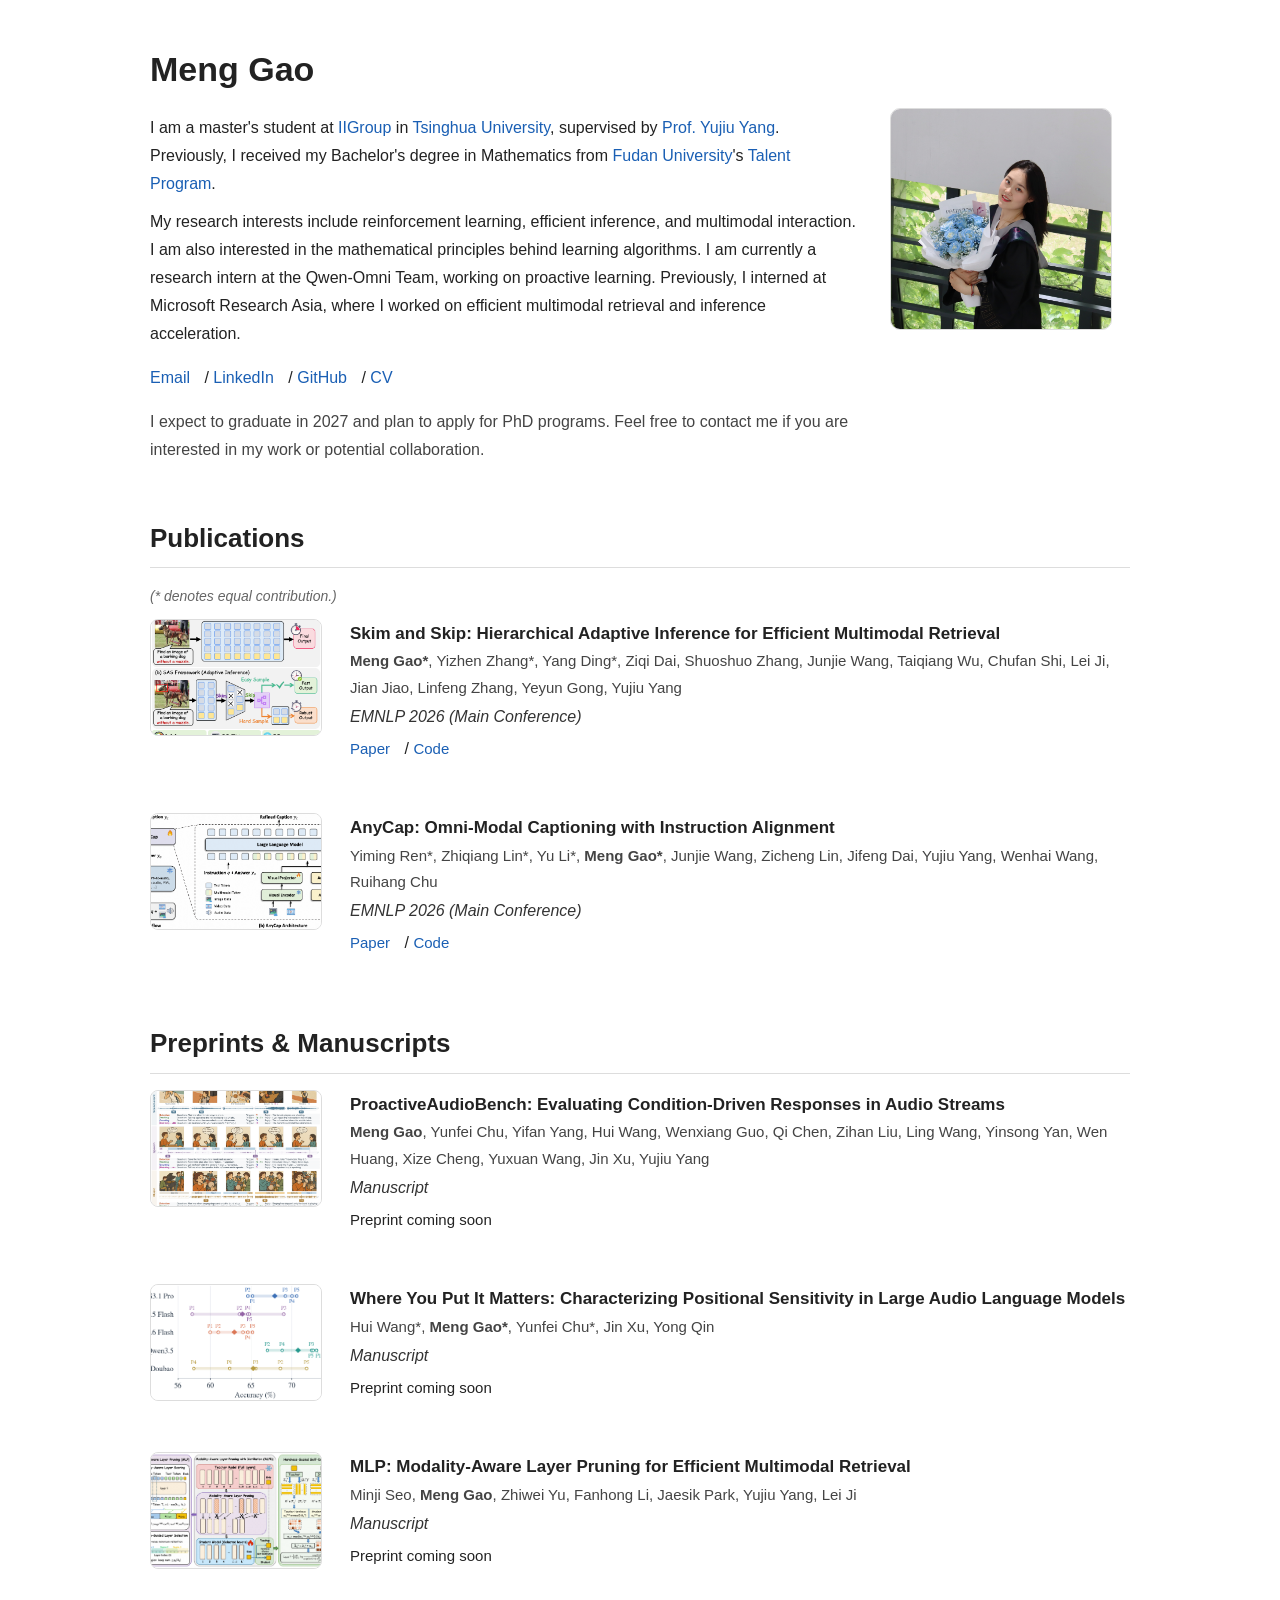
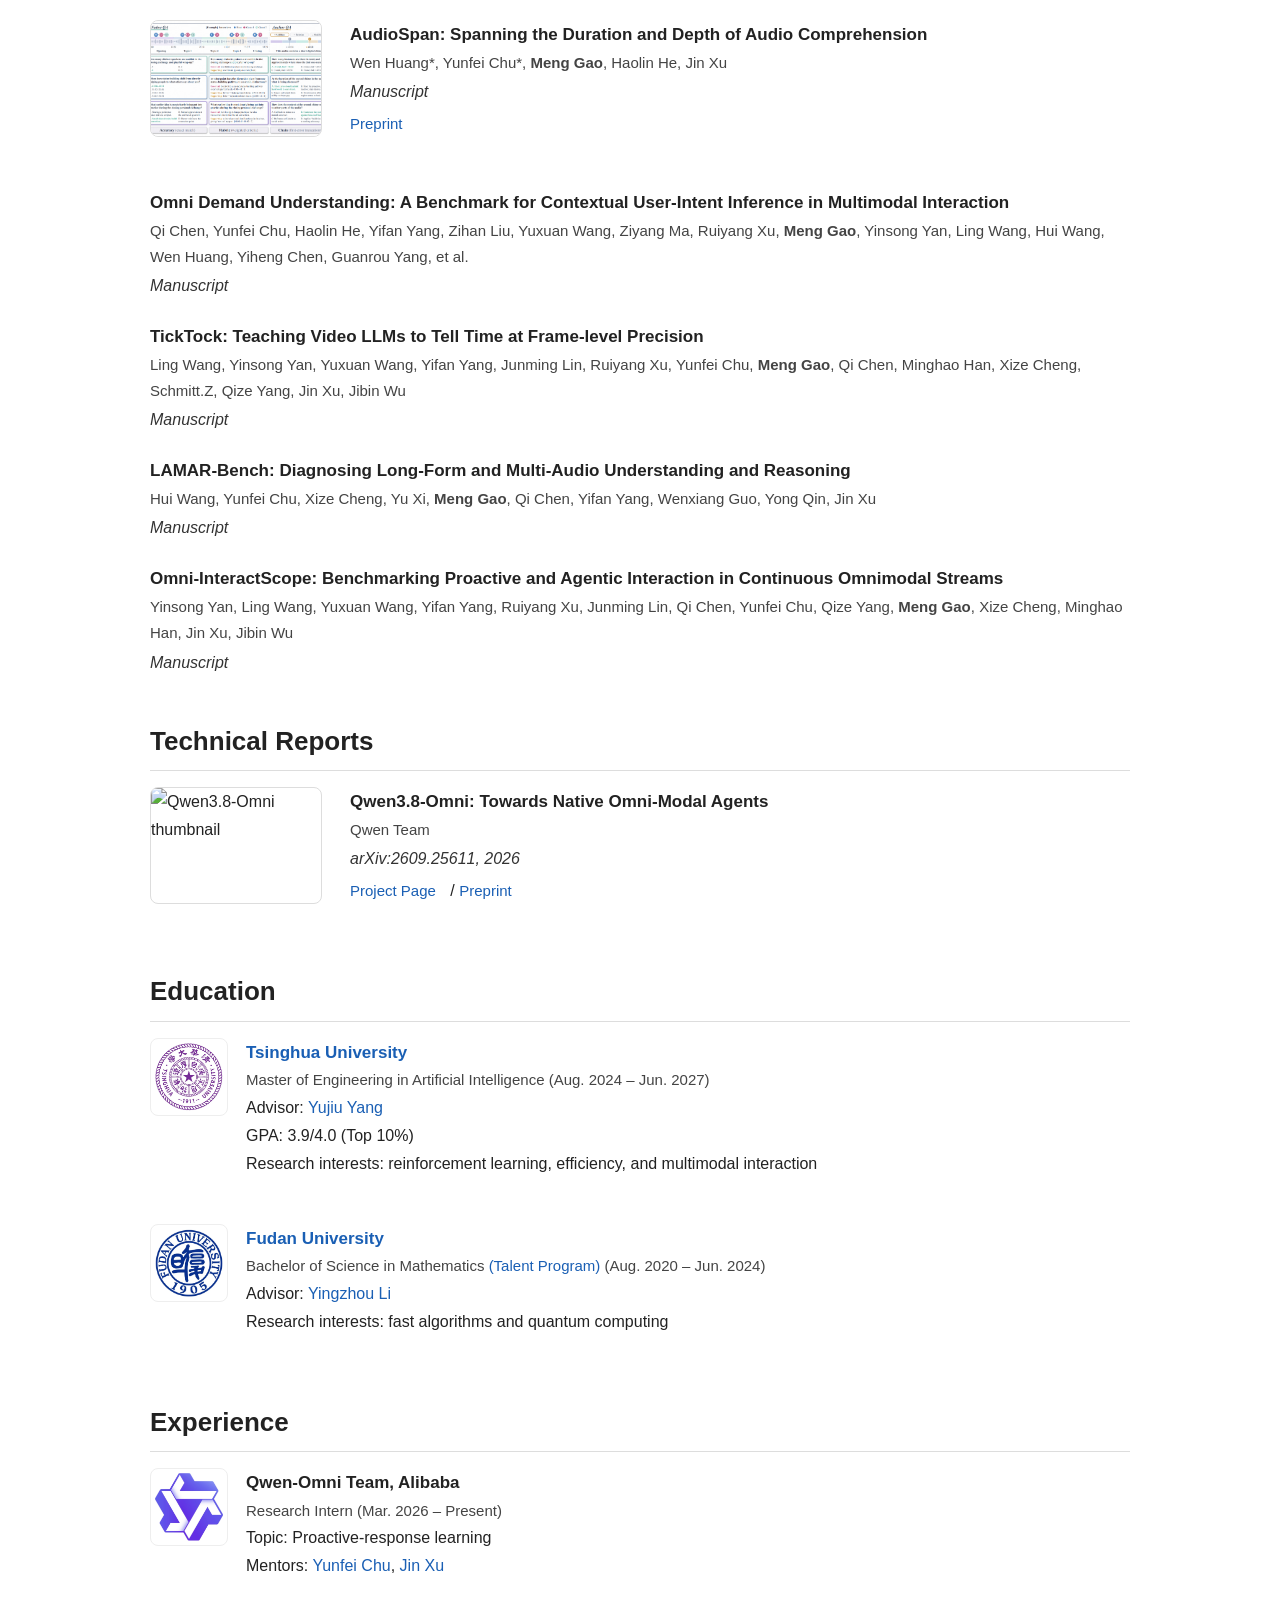
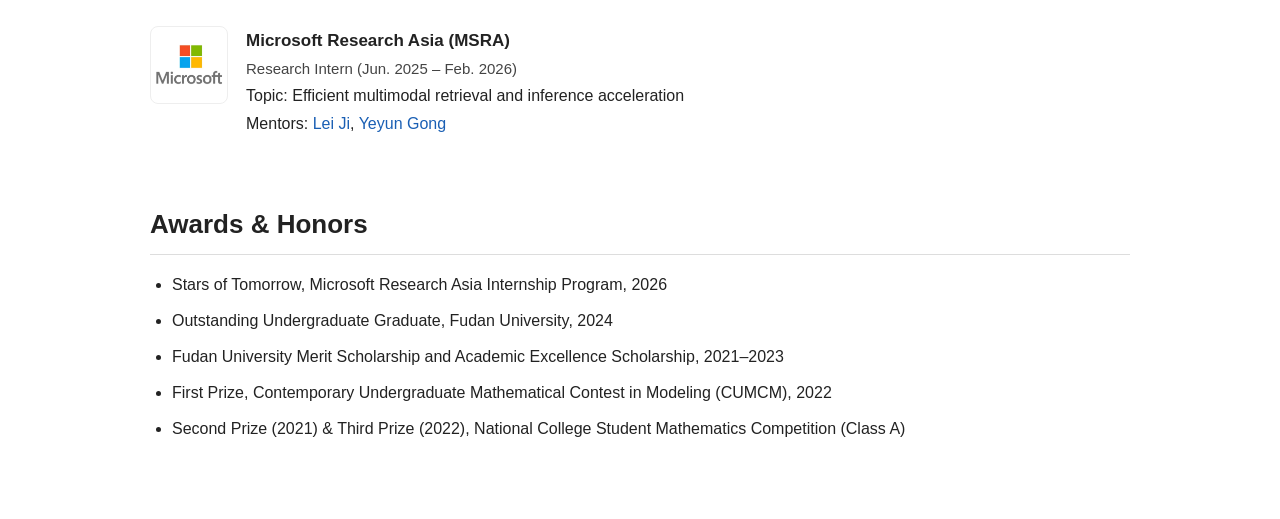
==== commit d633f939: "Update index.html" ====
--- a/index.html
+++ b/index.html
@@ -330,7 +330,7 @@
         </div>
       </div>
 
-          <div class="paper">
+      <div class="paper">
         <div class="paper-title">Omni Demand Understanding: A Benchmark for Contextual User-Intent Inference in Multimodal Interaction</div>
         <div class="authors">
           Qi Chen, Yunfei Chu, Haolin He, Yifan Yang, Zihan Liu, Yuxuan Wang, Ziyang Ma, Ruiyang Xu,
@@ -368,16 +368,20 @@
     <div class="section">
       <h2>Technical Reports</h2>
 
-      <div class="paper">
-        <div class="paper-title">Qwen3.8-Omni: Towards Native Omni-Modal Agents</div>
-        <div class="authors">Qwen Team</div>
-        <div class="venue">arXiv:2609.25611, 2026</div>
-        <div class="small-links">
-          <a href="https://pre.qwen.ai/blog?id=qwen3.8-omni-flash" target="_blank">Project Page</a> /
-          <a href="https://arxiv.org/pdf/2609.25611v1" target="_blank">Preprint</a>
-        </div>
-      </div>
-    </div>
+      <div class="paper-with-thumb">
+        <img src="picture/qwen3_8omni.png" alt="Qwen3.8-Omni thumbnail" class="paper-thumb" />
+        <div class="paper">
+          <div class="paper-title">Qwen3.8-Omni: Towards Native Omni-Modal Agents</div>
+          <div class="authors">Qwen Team</div>
+          <div class="venue">arXiv:2609.25611, 2026</div>
+          <div class="small-links">
+            <a href="https://pre.qwen.ai/blog?id=qwen3.8-omni-flash" target="_blank">Project Page</a> /
+            <a href="https://arxiv.org/pdf/2609.25611v1" target="_blank">Preprint</a>
+          </div>
+        </div>
+      </div>
+    </div>
+
 
     <div class="section">
       <h2>Education</h2>
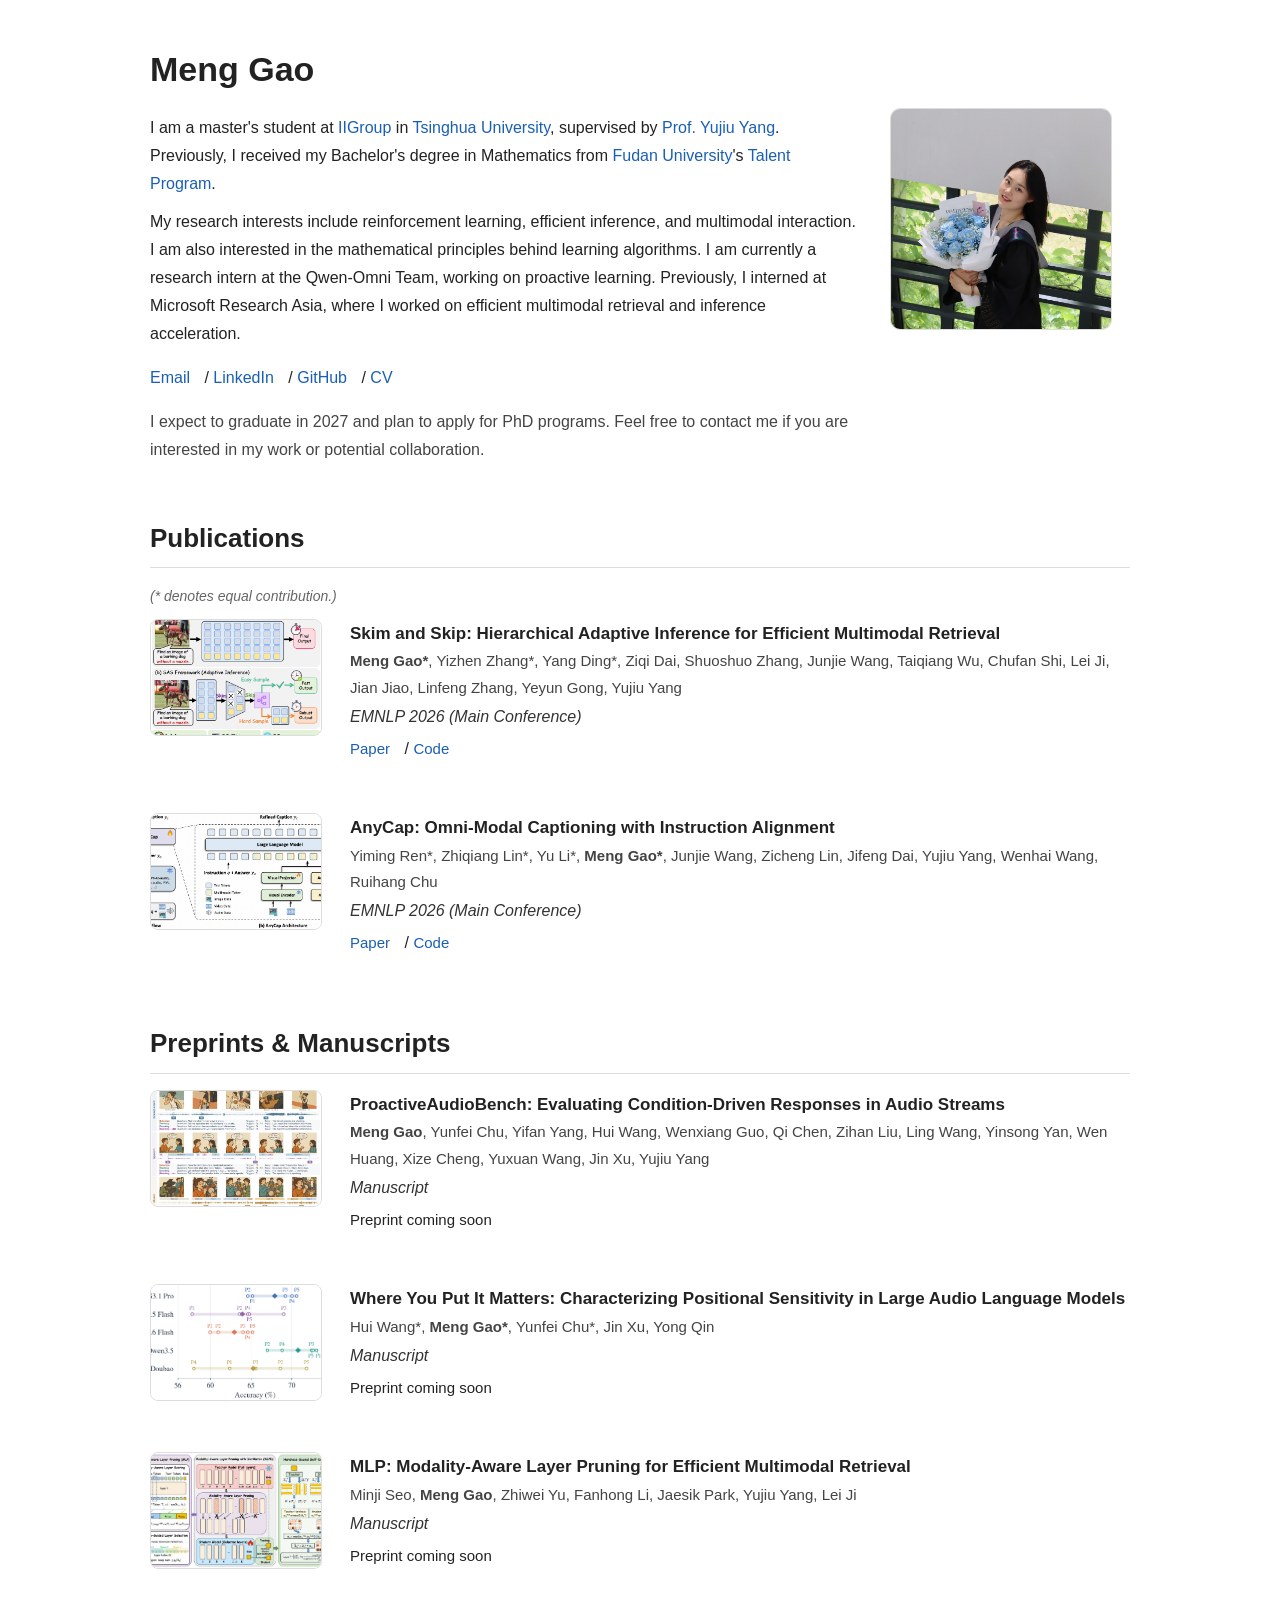
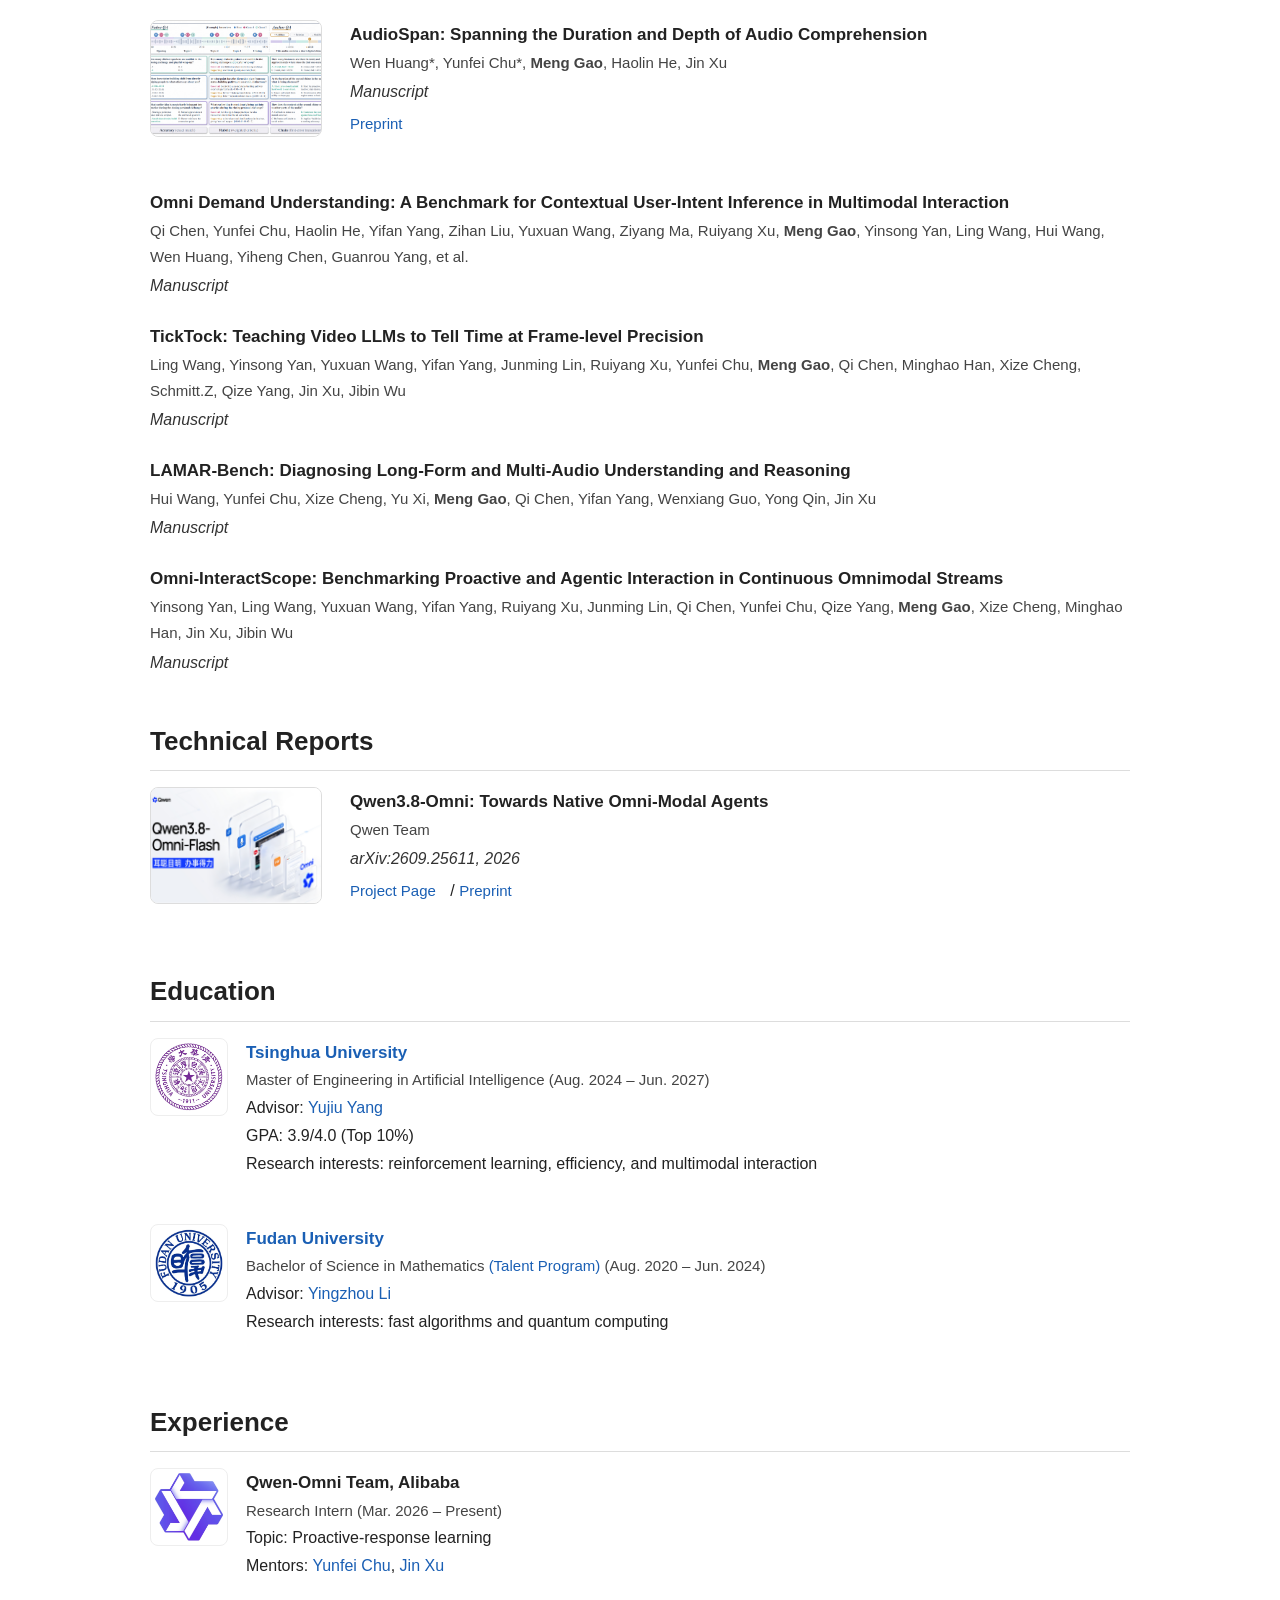
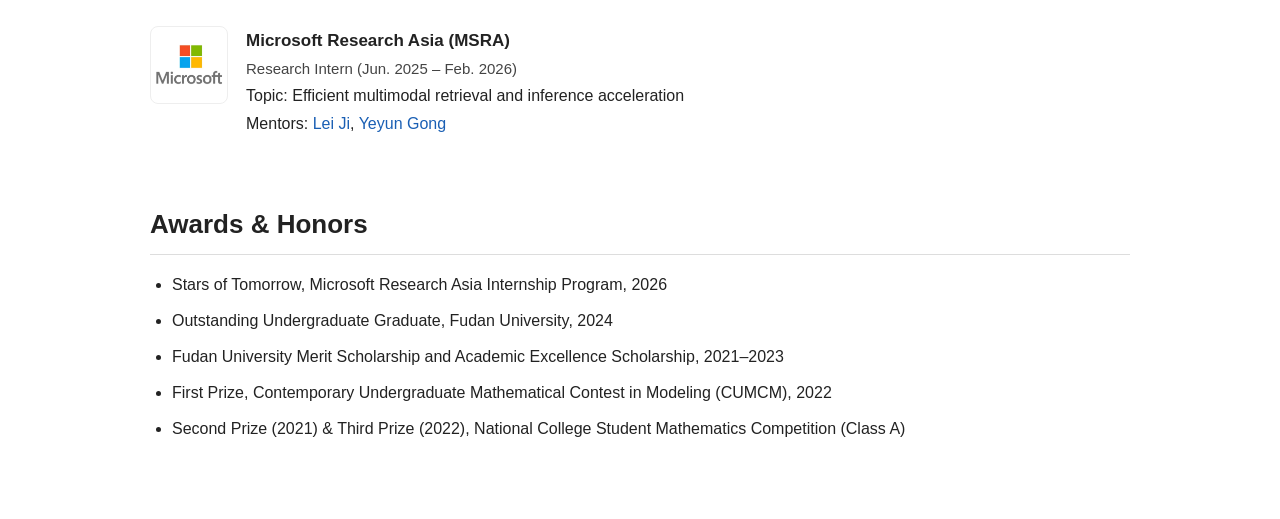
==== commit 49399769: "Update index.html" ====
--- a/index.html
+++ b/index.html
@@ -272,7 +272,7 @@
       <h2>Preprints &amp; Manuscripts</h2>
 
         <div class="paper-with-thumb">
-        <img src="picture/ProactiveAudioBench.png" alt="ProactiveAudioBench thumbnail" class="paper-thumb" />
+        <img src="picture/ProactiveAudioBench.jpg" alt="ProactiveAudioBench thumbnail" class="paper-thumb" />
         <div class="paper">
           <div class="paper-title">ProactiveAudioBench: Evaluating Condition-Driven Responses in Audio Streams</div>
           <div class="authors">
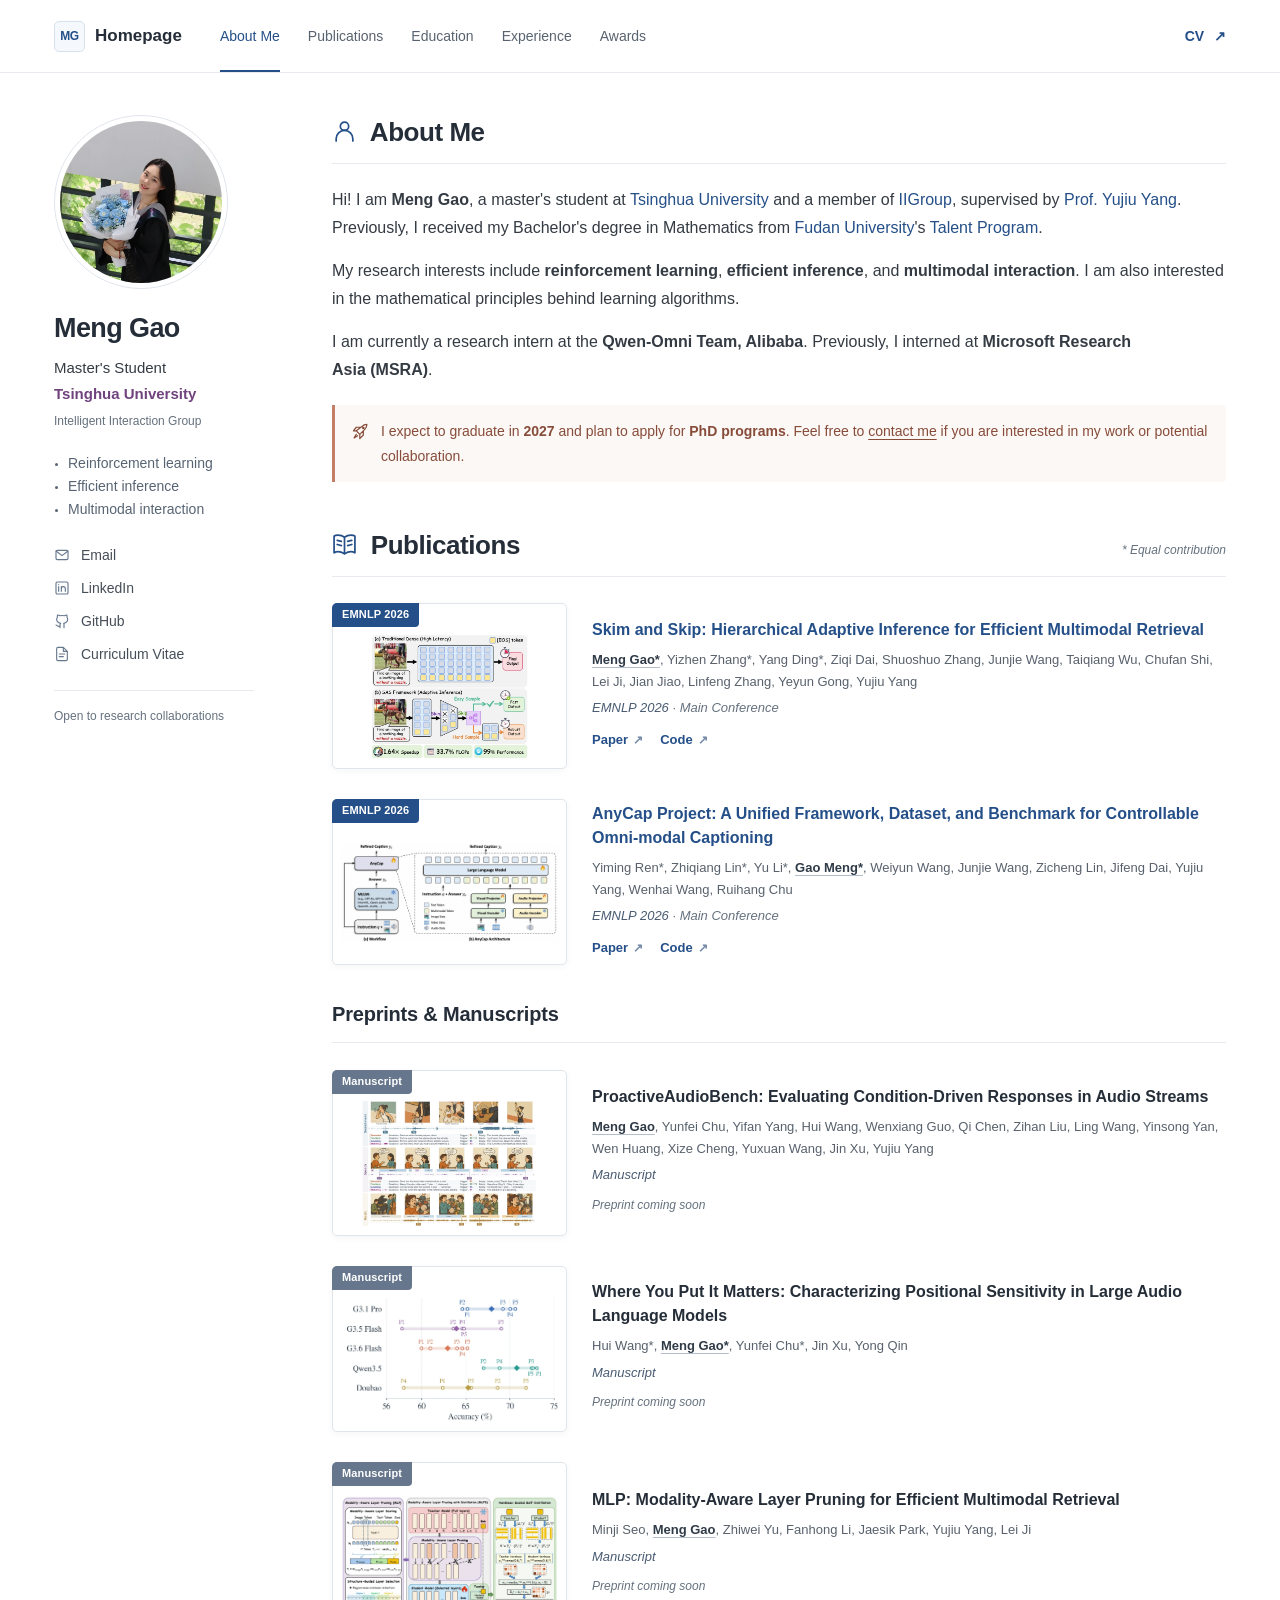
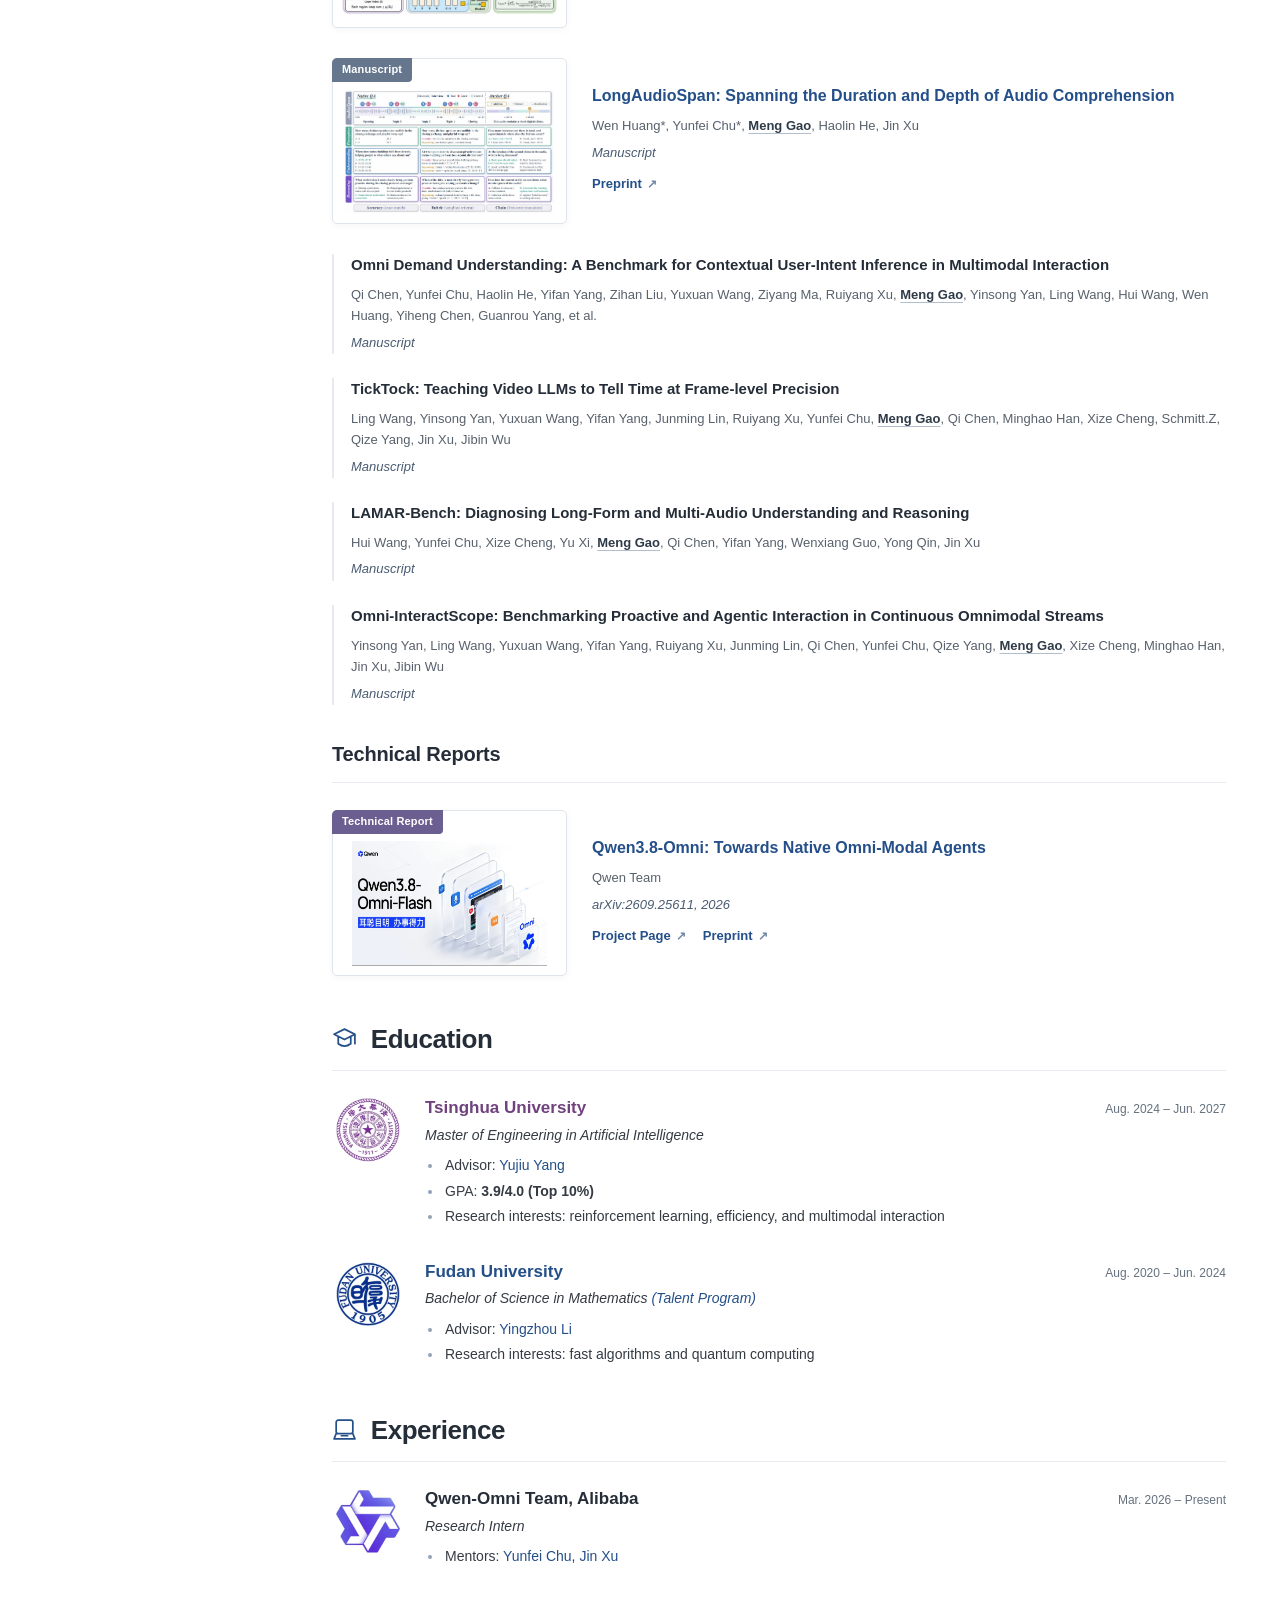
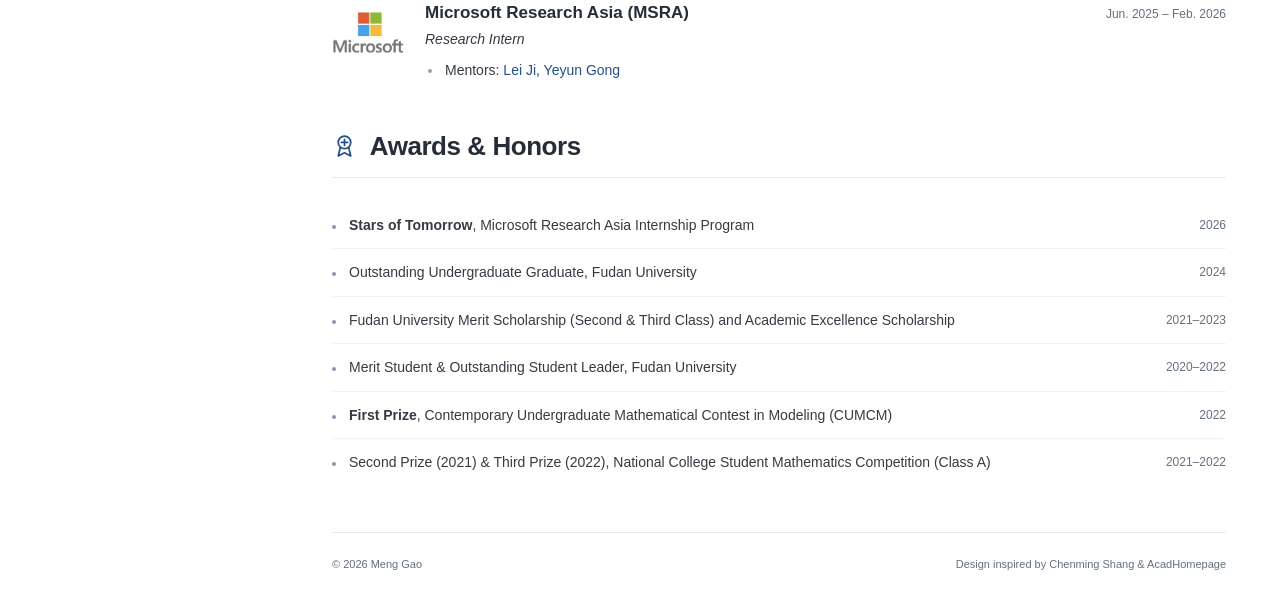
==== commit ebf85957: "Add files via upload" ====
--- a/index.html
+++ b/index.html
@@ -1,470 +1,310 @@
 <!DOCTYPE html>
 <html lang="en">
 <head>
-  <meta charset="UTF-8" />
-  <meta name="viewport" content="width=device-width, initial-scale=1.0" />
-  <title>Meng Gao</title>
-  <style>
-    body {
-      font-family: Arial, Helvetica, sans-serif;
-      color: #222;
-      background: #fff;
-      margin: 0;
-      line-height: 1.75;
-    }
-
-    .container {
-      max-width: 980px;
-      margin: 0 auto;
-      padding: 40px 24px 60px;
-    }
-
-    a {
-      color: #1a5fb4;
-      text-decoration: none;
-    }
-
-    a:hover {
-      text-decoration: underline;
-    }
-
-    .top {
-      display: grid;
-      grid-template-columns: 1fr 240px;
-      gap: 32px;
-      align-items: start;
-      margin-bottom: 36px;
-    }
-
-    h1 {
-      margin: 0 0 14px;
-      font-size: 34px;
-      font-weight: 700;
-    }
-
-    h2 {
-      font-size: 26px;
-      margin-top: 42px;
-      margin-bottom: 16px;
-      border-bottom: 1px solid #ddd;
-      padding-bottom: 6px;
-    }
-
-    .profile-img {
-      width: 220px;
-      border-radius: 10px;
-      object-fit: cover;
-      border: 1px solid #ddd;
-      background: #f3f3f3;
-      margin-top: 68px;
-      display: block;
-    }
-
-    .links {
-      margin: 16px 0;
-      font-size: 16px;
-    }
-
-    .links a {
-      margin-right: 10px;
-    }
-
-    .note {
-      margin-top: 14px;
-      color: #444;
-    }
-
-    p {
-      margin: 10px 0;
-    }
-
-    ul {
-      margin-top: 8px;
-      padding-left: 22px;
-    }
-
-    li {
-      margin-bottom: 8px;
-    }
-
-    .paper, .entry {
-      margin-bottom: 22px;
-    }
-
-    .paper-title, .entry-title {
-      font-weight: 700;
-      font-size: 17px;
-    }
-
-    .authors, .meta {
-      color: #444;
-      font-size: 15px;
-    }
-
-    .venue {
-      font-style: italic;
-      color: #333;
-      margin: 2px 0 4px;
-    }
-
-    .small-links a, .small-links span {
-      margin-right: 10px;
-      font-size: 15px;
-    }
-
-    .footnote {
-      color: #666;
-      font-size: 14px;
-    }
-
-    .entry-with-logo {
-      display: grid;
-      grid-template-columns: 78px 1fr;
-      gap: 18px;
-      align-items: start;
-      margin-bottom: 24px;
-    }
-    
-    .logo-img {
-      width: 68px;
-      height: 68px;
-      object-fit: contain;
-      border-radius: 8px;
-      background: #fff;
-      border: 1px solid #eee;
-      padding: 4px;
-      display: block;
-    }
-
-    .paper-with-thumb {
-      display: grid;
-      grid-template-columns: 180px 1fr;
-      gap: 20px;
-      align-items: start;
-      margin-bottom: 28px;
-    }
-    
-    .paper-thumb {
-      width: 170px;
-      height: 115px;
-      object-fit: cover;
-      border-radius: 8px;
-      border: 1px solid #ddd;
-      background: #fff;
-      display: block;
-    }
-
-
-
-    @media (max-width: 760px) {
-      .top {
-        grid-template-columns: 1fr;
-      }
-    
-      .profile-img {
-        width: 180px;
-        margin-top: 0;
-      }
-    
-      .entry-with-logo {
-        grid-template-columns: 1fr;
-      }
-    
-      .logo-img {
-        width: 56px;
-        height: 56px;
-      }
-
-      .paper-with-thumb {
-        grid-template-columns: 1fr;
-      }
-      
-      .paper-thumb {
-        width: 220px;
-        height: auto;
-      }
-
-    }
-
-  </style>
+  <meta charset="utf-8">
+  <meta name="viewport" content="width=device-width, initial-scale=1">
+  <meta name="description" content="Meng Gao, master's student at Tsinghua University. Research in reinforcement learning, efficient inference, and multimodal interaction.">
+  <meta name="theme-color" content="#ffffff">
+  <meta property="og:type" content="website">
+  <meta property="og:title" content="Meng Gao | Academic Homepage">
+  <meta property="og:description" content="Reinforcement learning, efficient inference, and multimodal interaction. Master's student at Tsinghua University.">
+  <title>Meng Gao | Academic Homepage</title>
+  <link rel="icon" type="image/svg+xml" href="assets/favicon.svg">
+  <link rel="stylesheet" href="assets/style.css">
+  <script src="assets/main.js" defer></script>
 </head>
-<body>
-  <div class="container">
-
-    <div class="top">
-      <div>
-        <h1>Meng Gao</h1>
-
-        <p>
-          I am a master's student at
-          <a href="https://sites.google.com/view/iigroup-thu/home" target="_blank">IIGroup</a>
-          in
-          <a href="https://www.tsinghua.edu.cn/" target="_blank">Tsinghua University</a>,
-          supervised by
-          <a href="https://scholar.google.com/citations?user=4gH3sxsAAAAJ&hl=en&oi=ao" target="_blank">Prof. Yujiu Yang</a>.
-          Previously, I received my Bachelor's degree in Mathematics from
-          <a href="https://fudan.edu.cn/" target="_blank">Fudan University</a>'s
-          <a href="https://math.fudan.edu.cn/f5/4f/c33035a324943/page.htm" target="_blank">Talent Program</a>.
-        </p>
-
-        <p>
-          My research interests include reinforcement learning, efficient inference, and multimodal interaction.
-          I am also interested in the mathematical principles behind learning algorithms.
-          I am currently a research intern at the Qwen-Omni Team, working on proactive learning.
-          Previously, I interned at Microsoft Research Asia, where I worked on efficient multimodal retrieval and inference acceleration.
-        </p>
-
-        <div class="links">
-          <a href="mailto:gaom24@mails.tsinghua.edu.cn">Email</a> /
-          <a href="https://www.linkedin.com/in/meng-gao-b47b4b3b6/" target="_blank">LinkedIn</a> /
-          <a href="https://github.com/GaoMengGladys" target="_blank">GitHub</a> /
-          <a href="CV.pdf" target="_blank">CV</a>
-        </div>
-
-        <p class="note">
-          I expect to graduate in 2027 and plan to apply for PhD programs. Feel free to contact me if you are interested in my work or potential collaboration.
-        </p>
-      </div>
-
-      <div>
-        <img src="picture/photo.jpg" alt="Meng Gao profile photo" class="profile-img" />
-      </div>
+<body id="top">
+  <a class="skip-link" href="#main-content">Skip to content</a>
+
+  <header class="masthead">
+    <div class="masthead-inner">
+      <a class="brand" href="#top" aria-label="Meng Gao homepage">
+        <span class="brand-mark" aria-hidden="true">MG</span>
+        <span>Homepage</span>
+      </a>
+      <button class="menu-toggle" type="button" aria-expanded="false" aria-controls="site-nav" hidden>
+        <svg viewBox="0 0 24 24" aria-hidden="true"><path d="M4 6h16M4 12h16M4 18h16"/></svg>
+        <span>Menu</span>
+      </button>
+      <nav class="site-nav" id="site-nav" aria-label="Main navigation">
+        <a href="#about" aria-current="location">About Me</a>
+        <a href="#publications">Publications</a>
+        <a href="#education">Education</a>
+        <a href="#experience">Experience</a>
+        <a href="#awards">Awards</a>
+      </nav>
+      <a class="header-cv" href="CV.pdf" target="_blank" rel="noopener noreferrer">CV <span aria-hidden="true">↗</span></a>
     </div>
-
-    <div class="section">
-      <h2>Publications</h2>
-      <p class="footnote"><em>(* denotes equal contribution.)</em></p>
-    
-      <div class="paper-with-thumb">
-        <img src="picture/sas.png" alt="SAS paper thumbnail" class="paper-thumb" />
-        <div class="paper">
-          <div class="paper-title">Skim and Skip: Hierarchical Adaptive Inference for Efficient Multimodal Retrieval</div>
-          <div class="authors">
-            <strong>Meng Gao*</strong>, Yizhen Zhang*, Yang Ding*, Ziqi Dai, Shuoshuo Zhang, Junjie Wang,
-            Taiqiang Wu, Chufan Shi, Lei Ji, Jian Jiao, Linfeng Zhang, Yeyun Gong, Yujiu Yang
-          </div>
-          <div class="venue">EMNLP 2026 (Main Conference)</div>
-          <div class="small-links">
-            <a href="https://arxiv.org/abs/2609.01613" target="_blank">Paper</a> /
-            <a href="https://github.com/GaoMengGladys/SAS" target="_blank">Code</a>
-          </div>
+  </header>
+
+  <div class="page-layout">
+    <aside class="sidebar" aria-label="Profile and contact information">
+      <div class="profile">
+        <a class="portrait-link" href="picture/photo.jpg" target="_blank" rel="noopener noreferrer" aria-label="View Meng Gao's profile photo">
+          <img class="portrait" src="assets/photo.webp" width="174" height="174" alt="Meng Gao holding a bouquet at graduation" fetchpriority="high">
+        </a>
+        <div class="profile-details">
+          <h1>Meng Gao</h1>
+          <p class="profile-role">Master's Student</p>
+          <p class="profile-school"><a href="https://www.tsinghua.edu.cn/" target="_blank" rel="noopener noreferrer">Tsinghua University</a></p>
+          <p class="profile-group"><a href="https://iigroup.github.io/" target="_blank" rel="noopener noreferrer">Intelligent Interaction Group</a></p>
+          <ul class="profile-focus" aria-label="Research interests">
+            <li>Reinforcement learning</li>
+            <li>Efficient inference</li>
+            <li>Multimodal interaction</li>
+          </ul>
+
+          <ul class="social-links">
+            <li><a href="mailto:gaom24@mails.tsinghua.edu.cn">
+              <svg viewBox="0 0 24 24" aria-hidden="true"><rect x="3" y="5" width="18" height="14" rx="2"/><path d="m3 6 9 7 9-7"/></svg>Email
+            </a></li>
+            <li><a href="https://www.linkedin.com/in/meng-gao-b47b4b3b6/" target="_blank" rel="noopener noreferrer">
+              <svg viewBox="0 0 24 24" aria-hidden="true"><rect x="3" y="3" width="18" height="18" rx="2"/><path d="M7 10v7M7 7v.1M11 17v-7m0 3a3 3 0 0 1 6 0v4"/></svg>LinkedIn
+            </a></li>
+            <li><a href="https://github.com/GaoMengGladys" target="_blank" rel="noopener noreferrer">
+              <svg viewBox="0 0 24 24" aria-hidden="true"><path d="M9 20c-4 1-4-2-6-2m12 4v-4c0-1 .2-1.8-.5-2.5 3-.4 6-1.5 6-6a4.6 4.6 0 0 0-1.2-3.2 4.3 4.3 0 0 0-.1-3.3s-1.1-.4-3.6 1.2a12 12 0 0 0-6.6 0C6.5 2.6 5.4 3 5.4 3a4.3 4.3 0 0 0-.1 3.3A4.6 4.6 0 0 0 4 9.5c0 4.5 3 5.6 6 6-.7.7-1 1.5-1 2.5v4"/></svg>GitHub
+            </a></li>
+            <li><a href="CV.pdf" target="_blank" rel="noopener noreferrer">
+              <svg viewBox="0 0 24 24" aria-hidden="true"><path d="M14 2H6a2 2 0 0 0-2 2v16a2 2 0 0 0 2 2h12a2 2 0 0 0 2-2V8zM14 2v6h6M8 12h8M8 16h6"/></svg>Curriculum Vitae
+            </a></li>
+          </ul>
+          <p class="profile-note">Open to research collaborations</p>
         </div>
       </div>
-    
-      <div class="paper-with-thumb">
-        <img src="picture/anycap.png" alt="AnyCap paper thumbnail" class="paper-thumb" />
-        <div class="paper">
-          <div class="paper-title">AnyCap: Omni-Modal Captioning with Instruction Alignment</div>
-          <div class="authors">
-            Yiming Ren*, Zhiqiang Lin*, Yu Li*, <strong>Meng Gao*</strong>, Junjie Wang, Zicheng Lin,
-            Jifeng Dai, Yujiu Yang, Wenhai Wang, Ruihang Chu
-          </div>
-          <div class="venue">EMNLP 2026 (Main Conference)</div>
-          <div class="small-links">
-            <a href="https://arxiv.org/abs/2507.12841" target="_blank">Paper</a> /
-            <a href="https://github.com/qishisuren123/AnyCap" target="_blank">Code</a>
-          </div>
+    </aside>
+
+    <main id="main-content" tabindex="-1">
+      <!-- ABOUT: Update your biography and research interests here. -->
+      <section class="about section" id="about" aria-labelledby="about-heading">
+        <h2 id="about-heading"><svg class="section-icon" viewBox="0 0 24 24" aria-hidden="true"><circle cx="12" cy="7" r="4"/><path d="M4 21v-2a8 8 0 0 1 16 0v2"/></svg> About Me</h2>
+        <p>Hi! I am <strong>Meng Gao</strong>, a master's student at
+          <a href="https://www.tsinghua.edu.cn/" target="_blank" rel="noopener noreferrer">Tsinghua University</a>
+          and a member of <a href="https://iigroup.github.io/" target="_blank" rel="noopener noreferrer">IIGroup</a>, supervised by
+          <a href="https://scholar.google.com/citations?user=4gH3sxsAAAAJ&amp;hl=en&amp;oi=ao" target="_blank" rel="noopener noreferrer">Prof. Yujiu Yang</a>.
+          Previously, I received my Bachelor's degree in Mathematics from
+          <a href="https://fudan.edu.cn/" target="_blank" rel="noopener noreferrer">Fudan University</a>'s
+          <a href="https://math.fudan.edu.cn/f5/4f/c33035a324943/page.htm" target="_blank" rel="noopener noreferrer">Talent Program</a>.
+        </p>
+        <p>My research interests include <strong>reinforcement learning</strong>, <strong>efficient inference</strong>, and
+          <strong>multimodal interaction</strong>. I am also interested in the mathematical principles behind learning algorithms.
+        </p>
+        <p>I am currently a research intern at the <strong>Qwen-Omni Team, Alibaba</strong>.
+          Previously, I interned at <strong>Microsoft Research Asia (MSRA)</strong>.
+        </p>
+        <div class="opportunity-note">
+          <svg viewBox="0 0 24 24" aria-hidden="true"><path d="M14 5c3-3 7-3 7-3s0 4-3 7l-7 7-5-5zM6 11H2l4-5h7M11 16v6l5-5v-6M6 16l-3 5 5-3"/><circle cx="16" cy="7" r="1"/></svg>
+          <p>I expect to graduate in <strong>2027</strong> and plan to apply for <strong>PhD programs</strong>.
+            Feel free to <a href="mailto:gaom24@mails.tsinghua.edu.cn">contact me</a> if you are interested in my work or potential collaboration.</p>
         </div>
-      </div>
-    </div>
-    
-    <div class="section">
-      <h2>Preprints &amp; Manuscripts</h2>
-
-        <div class="paper-with-thumb">
-        <img src="picture/ProactiveAudioBench.jpg" alt="ProactiveAudioBench thumbnail" class="paper-thumb" />
-        <div class="paper">
-          <div class="paper-title">ProactiveAudioBench: Evaluating Condition-Driven Responses in Audio Streams</div>
-          <div class="authors">
-            <strong>Meng Gao</strong>, Yunfei Chu, Yifan Yang, Hui Wang, Wenxiang Guo, Qi Chen, Zihan Liu,
-            Ling Wang, Yinsong Yan, Wen Huang, Xize Cheng, Yuxuan Wang, Jin Xu, Yujiu Yang
-          </div>
-          <div class="venue">Manuscript</div>
-          <div class="small-links">
-            <span>Preprint coming soon</span>
-          </div>
+      </section>
+
+      <!-- PUBLICATIONS: Each article is one paper. Keep author order and publication status up to date. -->
+      <section class="section" id="publications" aria-labelledby="publications-heading">
+        <div class="section-heading">
+          <h2 id="publications-heading"><svg class="section-icon" viewBox="0 0 24 24" aria-hidden="true"><path d="M12 5C8 2 3 3 2 4v16c3-2 7-1 10 1 3-2 7-3 10-1V4c-1-1-6-2-10 1v16M5 8l4 1M5 12l4 1M15 9l4-1M15 13l4-1"/></svg> Publications</h2>
+          <span class="contribution-note">* Equal contribution</span>
         </div>
-      </div>
-
-      <div class="paper-with-thumb">
-        <img src="picture/WhereYouPutItMatters.png" alt="Where You Put It Matters thumbnail" class="paper-thumb" />
-        <div class="paper">
-          <div class="paper-title">Where You Put It Matters: Characterizing Positional Sensitivity in Large Audio Language Models</div>
-          <div class="authors">
-            Hui Wang*, <strong>Meng Gao*</strong>, Yunfei Chu*, Jin Xu, Yong Qin
-          </div>
-          <div class="venue">Manuscript</div>
-          <div class="small-links">
-            <span>Preprint coming soon</span>
-          </div>
-        </div>
-      </div>
-
-    
-      <div class="paper-with-thumb">
-        <img src="picture/mlpd.png" alt="MLP paper thumbnail" class="paper-thumb" />
-        <div class="paper">
-          <div class="paper-title">MLP: Modality-Aware Layer Pruning for Efficient Multimodal Retrieval</div>
-          <div class="authors">
-            Minji Seo, <strong>Meng Gao</strong>, Zhiwei Yu, Fanhong Li, Jaesik Park, Yujiu Yang, Lei Ji
-          </div>
-          <div class="venue">Manuscript</div>
-          <div class="small-links">
-            <span>Preprint coming soon</span>
-          </div>
-        </div>
-      </div>
-    </div>
-
-    <div class="paper-with-thumb">
-        <img src="picture/audiospan.png" alt="AudioSpan paper thumbnail" class="paper-thumb" />
-        <div class="paper">
-          <div class="paper-title">AudioSpan: Spanning the Duration and Depth of Audio Comprehension</div>
-          <div class="authors">
-            Wen Huang*, Yunfei Chu*, <strong>Meng Gao</strong>, Haolin He, Jin Xu
-          </div>
-          <div class="venue">Manuscript</div>
-          <div class="small-links">
-            <a href="https://arxiv.org/html/2608.26431v1" target="_blank">Preprint</a>
-          </div>
-        </div>
-      </div>
-
-      <div class="paper">
-        <div class="paper-title">Omni Demand Understanding: A Benchmark for Contextual User-Intent Inference in Multimodal Interaction</div>
-        <div class="authors">
-          Qi Chen, Yunfei Chu, Haolin He, Yifan Yang, Zihan Liu, Yuxuan Wang, Ziyang Ma, Ruiyang Xu,
-          <strong>Meng Gao</strong>, Yinsong Yan, Ling Wang, Hui Wang, Wen Huang, Yiheng Chen, Guanrou Yang, et al.
-        </div>
-        <div class="venue">Manuscript</div>
-      </div>
-
-      <div class="paper">
-        <div class="paper-title">TickTock: Teaching Video LLMs to Tell Time at Frame-level Precision</div>
-        <div class="authors">
-          Ling Wang, Yinsong Yan, Yuxuan Wang, Yifan Yang, Junming Lin, Ruiyang Xu, Yunfei Chu,
-          <strong>Meng Gao</strong>, Qi Chen, Minghao Han, Xize Cheng, Schmitt.Z, Qize Yang, Jin Xu, Jibin Wu
-        </div>
-        <div class="venue">Manuscript</div>
-      </div>
-
-      <div class="paper">
-        <div class="paper-title">LAMAR-Bench: Diagnosing Long-Form and Multi-Audio Understanding and Reasoning</div>
-        <div class="authors">
-          Hui Wang, Yunfei Chu, Xize Cheng, Yu Xi, <strong>Meng Gao</strong>, Qi Chen, Yifan Yang, Wenxiang Guo, Yong Qin, Jin Xu
-        </div>
-        <div class="venue">Manuscript</div>
-      </div>
-
-      <div class="paper">
-        <div class="paper-title">Omni-InteractScope: Benchmarking Proactive and Agentic Interaction in Continuous Omnimodal Streams</div>
-        <div class="authors">
-          Yinsong Yan, Ling Wang, Yuxuan Wang, Yifan Yang, Ruiyang Xu, Junming Lin, Qi Chen, Yunfei Chu,
-          Qize Yang, <strong>Meng Gao</strong>, Xize Cheng, Minghao Han, Jin Xu, Jibin Wu
-        </div>
-        <div class="venue">Manuscript</div>
-      </div>
-
-    <div class="section">
-      <h2>Technical Reports</h2>
-
-      <div class="paper-with-thumb">
-        <img src="picture/qwen3_8omni.png" alt="Qwen3.8-Omni thumbnail" class="paper-thumb" />
-        <div class="paper">
-          <div class="paper-title">Qwen3.8-Omni: Towards Native Omni-Modal Agents</div>
-          <div class="authors">Qwen Team</div>
-          <div class="venue">arXiv:2609.25611, 2026</div>
-          <div class="small-links">
-            <a href="https://pre.qwen.ai/blog?id=qwen3.8-omni-flash" target="_blank">Project Page</a> /
-            <a href="https://arxiv.org/pdf/2609.25611v1" target="_blank">Preprint</a>
-          </div>
-        </div>
-      </div>
-    </div>
-
-
-    <div class="section">
-      <h2>Education</h2>
-
-      <div class="entry-with-logo">
-        <img src="picture/thu.jpg" alt="Tsinghua University logo" class="logo-img" />
-        <div class="entry">
-          <div class="entry-title">
-            <a href="https://www.tsinghua.edu.cn/" target="_blank">Tsinghua University</a>
-          </div>
-          <div class="meta">Master of Engineering in Artificial Intelligence (Aug. 2024 – Jun. 2027)</div>
-          <div>
-            Advisor:
-            <a href="https://scholar.google.com/citations?user=4gH3sxsAAAAJ&hl=en&oi=ao" target="_blank">Yujiu Yang</a>
-          </div>
-          <div>GPA: 3.9/4.0 (Top 10%)</div>
-          <div>Research interests: reinforcement learning, efficiency, and multimodal interaction</div>
-        </div>
-      </div>
-
-      <div class="entry-with-logo">
-        <img src="picture/fdu.jpg" alt="Fudan University logo" class="logo-img" />
-        <div class="entry">
-          <div class="entry-title">
-            <a href="https://fudan.edu.cn/" target="_blank">Fudan University</a>
-          </div>
-          <div class="meta">
-            Bachelor of Science in Mathematics
-            <a href="https://math.fudan.edu.cn/f5/4f/c33035a324943/page.htm" target="_blank">(Talent Program)</a>
-            (Aug. 2020 – Jun. 2024)
-          </div>
-          <div>
-            Advisor:
-            <a href="https://yingzhouli.com/" target="_blank">Yingzhou Li</a>
-          </div>
-          <div>Research interests: fast algorithms and quantum computing</div>
-        </div>
-      </div>
-    </div>
-
-    <div class="section">
-      <h2>Experience</h2>
-
-      <div class="entry-with-logo">
-        <img src="picture/qwen.jpg" alt="Qwen logo" class="logo-img" />
-        <div class="entry">
-          <div class="entry-title">Qwen-Omni Team, Alibaba</div>
-          <div class="meta">Research Intern (Mar. 2026 – Present)</div>
-          <div>Topic: Proactive-response learning</div>
-          <div>
-            Mentors:
-            <a href="https://scholar.google.com/citations?user=41QhCyYAAAAJ&hl=en&oi=ao" target="_blank">Yunfei Chu</a>,
-            <a href="https://scholar.google.com/citations?user=COYDNmYAAAAJ&hl=en&oi=ao" target="_blank">Jin Xu</a>
-          </div>
-        </div>
-      </div>
-
-      <div class="entry-with-logo">
-        <img src="picture/MSRA.jpg" alt="Microsoft Research Asia logo" class="logo-img" />
-        <div class="entry">
-          <div class="entry-title">Microsoft Research Asia (MSRA)</div>
-          <div class="meta">Research Intern (Jun. 2025 – Feb. 2026)</div>
-          <div>Topic: Efficient multimodal retrieval and inference acceleration</div>
-          <div>
-            Mentors:
-            <a href="https://scholar.google.com/citations?user=IruOVk4AAAAJ&hl=en&oi=ao" target="_blank">Lei Ji</a>,
-            <a href="https://scholar.google.com/citations?user=piUkwMYAAAAJ&hl=en" target="_blank">Yeyun Gong</a>
-          </div>
-        </div>
-      </div>
-    </div>
-
-    <div class="section">
-      <h2>Awards & Honors</h2>
-      <ul>
-        <li>Stars of Tomorrow, Microsoft Research Asia Internship Program, 2026</li>
-        <li>Outstanding Undergraduate Graduate, Fudan University, 2024</li>
-        <li>Fudan University Merit Scholarship and Academic Excellence Scholarship, 2021–2023</li>
-        <li>First Prize, Contemporary Undergraduate Mathematical Contest in Modeling (CUMCM), 2022</li>
-        <li>Second Prize (2021) & Third Prize (2022), National College Student Mathematics Competition (Class A)</li>
-      </ul>
-    </div>
-
+
+        <article class="paper" aria-labelledby="paper-sas">
+          <a class="paper-image" href="picture/sas.png" target="_blank" rel="noopener noreferrer" aria-label="View the Skim and Skip figure">
+            <span class="venue-badge">EMNLP 2026</span>
+            <img src="assets/sas.webp" width="592" height="472" alt="Overview of Skim and Skip hierarchical adaptive inference" loading="lazy">
+          </a>
+          <div class="paper-content">
+            <h3 id="paper-sas"><a href="https://arxiv.org/abs/2609.01613" target="_blank" rel="noopener noreferrer">Skim and Skip: Hierarchical Adaptive Inference for Efficient Multimodal Retrieval</a></h3>
+            <p class="authors"><strong>Meng Gao*</strong>, Yizhen Zhang*, Yang Ding*, Ziqi Dai, Shuoshuo Zhang, Junjie Wang, Taiqiang Wu, Chufan Shi, Lei Ji, Jian Jiao, Linfeng Zhang, Yeyun Gong, Yujiu Yang</p>
+            <p class="venue">EMNLP 2026 <span class="venue-detail">· Main Conference</span></p>
+            <div class="paper-links"><a href="https://arxiv.org/abs/2609.01613" target="_blank" rel="noopener noreferrer">Paper <span aria-hidden="true">↗</span></a><a href="https://github.com/GaoMengGladys/SAS" target="_blank" rel="noopener noreferrer">Code <span aria-hidden="true">↗</span></a></div>
+          </div>
+        </article>
+
+        <article class="paper" aria-labelledby="paper-anycap">
+          <a class="paper-image" href="picture/anycap.png" target="_blank" rel="noopener noreferrer" aria-label="View the AnyCap figure">
+            <span class="venue-badge">EMNLP 2026</span>
+            <img src="assets/anycap.webp" width="1100" height="496" alt="Overview of AnyCap omni-modal captioning" loading="lazy">
+          </a>
+          <div class="paper-content">
+            <h3 id="paper-anycap"><a href="https://arxiv.org/abs/2507.12841" target="_blank" rel="noopener noreferrer">AnyCap Project: A Unified Framework, Dataset, and Benchmark for Controllable Omni-modal Captioning</a></h3>
+            <p class="authors">Yiming Ren*, Zhiqiang Lin*, Yu Li*, <strong>Gao Meng*</strong>, Weiyun Wang, Junjie Wang, Zicheng Lin, Jifeng Dai, Yujiu Yang, Wenhai Wang, Ruihang Chu</p>
+            <p class="venue">EMNLP 2026 <span class="venue-detail">· Main Conference</span></p>
+            <div class="paper-links"><a href="https://arxiv.org/abs/2507.12841" target="_blank" rel="noopener noreferrer">Paper <span aria-hidden="true">↗</span></a><a href="https://github.com/qishisuren123/AnyCap" target="_blank" rel="noopener noreferrer">Code <span aria-hidden="true">↗</span></a></div>
+          </div>
+        </article>
+
+        <h3 class="subsection-heading" id="preprints">Preprints &amp; Manuscripts</h3>
+
+        <article class="paper" aria-labelledby="paper-proactive">
+          <a class="paper-image" href="picture/ProactiveAudioBench.jpg" target="_blank" rel="noopener noreferrer" aria-label="View the ProactiveAudioBench figure">
+            <span class="venue-badge manuscript-badge">Manuscript</span>
+            <img src="assets/ProactiveAudioBench.webp" width="1100" height="782" alt="ProactiveAudioBench condition-driven responses in audio streams" loading="lazy">
+          </a>
+          <div class="paper-content">
+            <h4 id="paper-proactive">ProactiveAudioBench: Evaluating Condition-Driven Responses in Audio Streams</h4>
+            <p class="authors"><strong>Meng Gao</strong>, Yunfei Chu, Yifan Yang, Hui Wang, Wenxiang Guo, Qi Chen, Zihan Liu, Ling Wang, Yinsong Yan, Wen Huang, Xize Cheng, Yuxuan Wang, Jin Xu, Yujiu Yang</p>
+            <p class="venue">Manuscript</p>
+            <p class="coming-soon">Preprint coming soon</p>
+          </div>
+        </article>
+
+        <article class="paper" aria-labelledby="paper-position">
+          <a class="paper-image" href="picture/WhereYouPutItMatters.png" target="_blank" rel="noopener noreferrer" aria-label="View the Where You Put It Matters figure">
+            <span class="venue-badge manuscript-badge">Manuscript</span>
+            <img src="assets/WhereYouPutItMatters.webp" width="1015" height="585" alt="Positional sensitivity in large audio language models" loading="lazy">
+          </a>
+          <div class="paper-content">
+            <h4 id="paper-position">Where You Put It Matters: Characterizing Positional Sensitivity in Large Audio Language Models</h4>
+            <p class="authors">Hui Wang*, <strong>Meng Gao*</strong>, Yunfei Chu*, Jin Xu, Yong Qin</p>
+            <p class="venue">Manuscript</p>
+            <p class="coming-soon">Preprint coming soon</p>
+          </div>
+        </article>
+
+        <article class="paper" aria-labelledby="paper-mlp">
+          <a class="paper-image" href="picture/mlpd.png" target="_blank" rel="noopener noreferrer" aria-label="View the MLP figure">
+            <span class="venue-badge manuscript-badge">Manuscript</span>
+            <img src="assets/mlpd.webp" width="1068" height="586" alt="Modality-aware layer pruning for multimodal retrieval" loading="lazy">
+          </a>
+          <div class="paper-content">
+            <h4 id="paper-mlp">MLP: Modality-Aware Layer Pruning for Efficient Multimodal Retrieval</h4>
+            <p class="authors">Minji Seo, <strong>Meng Gao</strong>, Zhiwei Yu, Fanhong Li, Jaesik Park, Yujiu Yang, Lei Ji</p>
+            <p class="venue">Manuscript</p>
+            <p class="coming-soon">Preprint coming soon</p>
+          </div>
+        </article>
+
+        <article class="paper" aria-labelledby="paper-audiospan">
+          <a class="paper-image" href="picture/audiospan.png" target="_blank" rel="noopener noreferrer" aria-label="View the LongAudioSpan figure">
+            <span class="venue-badge manuscript-badge">Manuscript</span>
+            <img src="assets/audiospan.webp" width="1074" height="636" alt="LongAudioSpan audio comprehension benchmark overview" loading="lazy">
+          </a>
+          <div class="paper-content">
+            <h4 id="paper-audiospan"><a href="https://arxiv.org/abs/2608.26431" target="_blank" rel="noopener noreferrer">LongAudioSpan: Spanning the Duration and Depth of Audio Comprehension</a></h4>
+            <p class="authors">Wen Huang*, Yunfei Chu*, <strong>Meng Gao</strong>, Haolin He, Jin Xu</p>
+            <p class="venue">Manuscript</p>
+            <div class="paper-links"><a href="https://arxiv.org/abs/2608.26431" target="_blank" rel="noopener noreferrer">Preprint <span aria-hidden="true">↗</span></a></div>
+          </div>
+        </article>
+
+        <!-- Papers without figures use the compact layout. -->
+        <article class="paper paper-compact" aria-labelledby="paper-omni-demand">
+          <div class="paper-content">
+            <h4 id="paper-omni-demand">Omni Demand Understanding: A Benchmark for Contextual User-Intent Inference in Multimodal Interaction</h4>
+            <p class="authors">Qi Chen, Yunfei Chu, Haolin He, Yifan Yang, Zihan Liu, Yuxuan Wang, Ziyang Ma, Ruiyang Xu, <strong>Meng Gao</strong>, Yinsong Yan, Ling Wang, Hui Wang, Wen Huang, Yiheng Chen, Guanrou Yang, et al.</p>
+            <p class="venue">Manuscript</p>
+          </div>
+        </article>
+
+        <article class="paper paper-compact" aria-labelledby="paper-ticktock">
+          <div class="paper-content">
+            <h4 id="paper-ticktock">TickTock: Teaching Video LLMs to Tell Time at Frame-level Precision</h4>
+            <p class="authors">Ling Wang, Yinsong Yan, Yuxuan Wang, Yifan Yang, Junming Lin, Ruiyang Xu, Yunfei Chu, <strong>Meng Gao</strong>, Qi Chen, Minghao Han, Xize Cheng, Schmitt.Z, Qize Yang, Jin Xu, Jibin Wu</p>
+            <p class="venue">Manuscript</p>
+          </div>
+        </article>
+
+        <article class="paper paper-compact" aria-labelledby="paper-lamar">
+          <div class="paper-content">
+            <h4 id="paper-lamar">LAMAR-Bench: Diagnosing Long-Form and Multi-Audio Understanding and Reasoning</h4>
+            <p class="authors">Hui Wang, Yunfei Chu, Xize Cheng, Yu Xi, <strong>Meng Gao</strong>, Qi Chen, Yifan Yang, Wenxiang Guo, Yong Qin, Jin Xu</p>
+            <p class="venue">Manuscript</p>
+          </div>
+        </article>
+
+        <article class="paper paper-compact" aria-labelledby="paper-interactscope">
+          <div class="paper-content">
+            <h4 id="paper-interactscope">Omni-InteractScope: Benchmarking Proactive and Agentic Interaction in Continuous Omnimodal Streams</h4>
+            <p class="authors">Yinsong Yan, Ling Wang, Yuxuan Wang, Yifan Yang, Ruiyang Xu, Junming Lin, Qi Chen, Yunfei Chu, Qize Yang, <strong>Meng Gao</strong>, Xize Cheng, Minghao Han, Jin Xu, Jibin Wu</p>
+            <p class="venue">Manuscript</p>
+          </div>
+        </article>
+
+        <h3 class="subsection-heading" id="technical-reports">Technical Reports</h3>
+        <article class="paper" aria-labelledby="paper-qwen">
+          <a class="paper-image" href="picture/qwen3_8omni.png" target="_blank" rel="noopener noreferrer" aria-label="View the Qwen3.8-Omni figure">
+            <span class="venue-badge report-badge">Technical Report</span>
+            <img src="assets/qwen3_8omni.webp" width="728" height="468" alt="Overview of Qwen3.8-Omni native omni-modal agents" loading="lazy">
+          </a>
+          <div class="paper-content">
+            <h4 id="paper-qwen"><a href="https://arxiv.org/pdf/2609.25611v1" target="_blank" rel="noopener noreferrer">Qwen3.8-Omni: Towards Native Omni-Modal Agents</a></h4>
+            <p class="authors">Qwen Team</p>
+            <p class="venue">arXiv:2609.25611, 2026</p>
+            <div class="paper-links"><a href="https://pre.qwen.ai/blog?id=qwen3.8-omni-flash" target="_blank" rel="noopener noreferrer">Project Page <span aria-hidden="true">↗</span></a><a href="https://arxiv.org/pdf/2609.25611v1" target="_blank" rel="noopener noreferrer">Preprint <span aria-hidden="true">↗</span></a></div>
+          </div>
+        </article>
+      </section>
+
+      <!-- EDUCATION -->
+      <section class="section" id="education" aria-labelledby="education-heading">
+        <h2 id="education-heading"><svg class="section-icon" viewBox="0 0 24 24" aria-hidden="true"><path d="m2 8 10-5 10 5-10 5zM6 10v7c4 3 8 3 12 0v-7M22 8v9"/></svg> Education</h2>
+        <article class="institution">
+          <img class="institution-logo" src="assets/thu.webp" width="64" height="64" alt="Tsinghua University logo" loading="lazy">
+          <div class="institution-content">
+            <div class="institution-heading"><h3><a class="tsinghua" href="https://www.tsinghua.edu.cn/" target="_blank" rel="noopener noreferrer">Tsinghua University</a></h3><span class="dates">Aug. 2024 – Jun. 2027</span></div>
+            <p class="degree">Master of Engineering in Artificial Intelligence</p>
+            <ul>
+              <li>Advisor: <a href="https://scholar.google.com/citations?user=4gH3sxsAAAAJ&amp;hl=en&amp;oi=ao" target="_blank" rel="noopener noreferrer">Yujiu Yang</a></li>
+              <li>GPA: <strong>3.9/4.0 (Top 10%)</strong></li>
+              <li>Research interests: reinforcement learning, efficiency, and multimodal interaction</li>
+            </ul>
+          </div>
+        </article>
+        <article class="institution">
+          <img class="institution-logo" src="assets/fdu.webp" width="64" height="64" alt="Fudan University logo" loading="lazy">
+          <div class="institution-content">
+            <div class="institution-heading"><h3><a href="https://fudan.edu.cn/" target="_blank" rel="noopener noreferrer">Fudan University</a></h3><span class="dates">Aug. 2020 – Jun. 2024</span></div>
+            <p class="degree">Bachelor of Science in Mathematics <a href="https://math.fudan.edu.cn/f5/4f/c33035a324943/page.htm" target="_blank" rel="noopener noreferrer">(Talent Program)</a></p>
+            <ul>
+              <li>Advisor: <a href="https://yingzhouli.com/" target="_blank" rel="noopener noreferrer">Yingzhou Li</a></li>
+              <li>Research interests: fast algorithms and quantum computing</li>
+            </ul>
+          </div>
+        </article>
+      </section>
+
+      <!-- EXPERIENCE -->
+      <section class="section" id="experience" aria-labelledby="experience-heading">
+        <h2 id="experience-heading"><svg class="section-icon" viewBox="0 0 24 24" aria-hidden="true"><rect x="4" y="3" width="16" height="13" rx="2"/><path d="m4 16-2 5h20l-2-5M9 18h6"/></svg> Experience</h2>
+        <article class="institution">
+          <img class="institution-logo" src="assets/qwen.webp" width="64" height="64" alt="Qwen logo" loading="lazy">
+          <div class="institution-content">
+            <div class="institution-heading"><h3>Qwen-Omni Team, Alibaba</h3><span class="dates">Mar. 2026 – Present</span></div>
+            <p class="degree">Research Intern</p>
+            <ul>
+              <li>Mentors: <a href="https://scholar.google.com/citations?user=41QhCyYAAAAJ&amp;hl=en&amp;oi=ao" target="_blank" rel="noopener noreferrer">Yunfei Chu</a>, <a href="https://scholar.google.com/citations?user=COYDNmYAAAAJ&amp;hl=en&amp;oi=ao" target="_blank" rel="noopener noreferrer">Jin Xu</a></li>
+            </ul>
+          </div>
+        </article>
+        <article class="institution">
+          <img class="institution-logo microsoft-logo" src="assets/MSRA.webp" width="72" height="52" alt="Microsoft Research Asia logo" loading="lazy">
+          <div class="institution-content">
+            <div class="institution-heading"><h3>Microsoft Research Asia (MSRA)</h3><span class="dates">Jun. 2025 – Feb. 2026</span></div>
+            <p class="degree">Research Intern</p>
+            <ul>
+              <li>Mentors: <a href="https://scholar.google.com/citations?user=IruOVk4AAAAJ&amp;hl=en&amp;oi=ao" target="_blank" rel="noopener noreferrer">Lei Ji</a>, <a href="https://scholar.google.com/citations?user=piUkwMYAAAAJ&amp;hl=en" target="_blank" rel="noopener noreferrer">Yeyun Gong</a></li>
+            </ul>
+          </div>
+        </article>
+      </section>
+
+      <!-- AWARDS -->
+      <section class="section" id="awards" aria-labelledby="awards-heading">
+        <h2 id="awards-heading"><svg class="section-icon" viewBox="0 0 24 24" aria-hidden="true"><circle cx="12" cy="9" r="6"/><path d="m8 14-2 8 6-3 6 3-2-8M12 6v6M9 9h6"/></svg> Awards &amp; Honors</h2>
+        <ul class="awards-list">
+          <li><span><strong>Stars of Tomorrow</strong>, Microsoft Research Asia Internship Program</span><span class="award-year">2026</span></li>
+          <li><span>Outstanding Undergraduate Graduate, Fudan University</span><span class="award-year">2024</span></li>
+          <li><span>Fudan University Merit Scholarship (Second &amp; Third Class) and Academic Excellence Scholarship</span><span class="award-year">2021–2023</span></li>
+          <li><span>Merit Student &amp; Outstanding Student Leader, Fudan University</span><span class="award-year">2020–2022</span></li>
+          <li><span><strong>First Prize</strong>, Contemporary Undergraduate Mathematical Contest in Modeling (CUMCM)</span><span class="award-year">2022</span></li>
+          <li><span>Second Prize (2021) &amp; Third Prize (2022), National College Student Mathematics Competition (Class A)</span><span class="award-year">2021–2022</span></li>
+        </ul>
+      </section>
+
+      <footer class="site-footer">
+        <span>© 2026 Meng Gao</span>
+        <span>Design inspired by <a href="https://helloscm.github.io/" target="_blank" rel="noopener noreferrer">Chenming Shang</a> &amp; <a href="https://github.com/RayeRen/acad-homepage.github.io" target="_blank" rel="noopener noreferrer">AcadHomepage</a></span>
+      </footer>
+    </main>
   </div>
+  <a class="back-to-top" href="#top" aria-label="Back to top" hidden>↑</a>
 </body>
 </html>
--- a/assets/style.css
+++ b/assets/style.css
@@ -0,0 +1,236 @@
+/* Colors and page dimensions can be customized here. */
+:root {
+  --ink: #343b43;
+  --heading: #242d38;
+  --muted: #65717e;
+  --blue: #244f88;
+  --blue-hover: #163963;
+  --line: #e7ebef;
+  --soft: #f5f8fc;
+  --page-width: 1220px;
+  --header-height: 72px;
+}
+
+* { box-sizing: border-box; }
+html { scroll-behavior: smooth; scroll-padding-top: 100px; }
+body { margin: 0; background: #fff; color: var(--ink); font: 16px/1.75 "Trebuchet MS", Arial, Helvetica, sans-serif; -webkit-font-smoothing: antialiased; }
+a { color: var(--blue); text-decoration: none; text-underline-offset: 3px; }
+a:hover { color: var(--blue-hover); text-decoration: underline; }
+a, button { -webkit-tap-highlight-color: transparent; }
+a:focus-visible, button:focus-visible { outline: 3px solid #6793c8; outline-offset: 5px; border-radius: 2px; }
+button { font: inherit; }
+img { display: block; max-width: 100%; }
+strong { font-weight: 700; }
+[hidden] { display: none !important; }
+svg { width: 18px; height: 18px; fill: none; stroke: currentColor; stroke-width: 1.7; stroke-linecap: round; stroke-linejoin: round; flex: 0 0 auto; }
+::selection { background: #dce8f6; color: #173253; }
+.skip-link { position: fixed; top: 8px; left: 16px; z-index: 100; padding: 10px 16px; background: #fff; border: 2px solid var(--blue); transform: translateY(-160%); }
+.skip-link:focus { transform: translateY(0); }
+
+/* Shared masthead and section navigation. */
+.masthead { position: sticky; top: 0; z-index: 20; background: rgba(255,255,255,.97); border-bottom: 1px solid var(--line); }
+.masthead-inner { max-width: var(--page-width); min-height: var(--header-height); margin: 0 auto; display: flex; align-items: center; gap: 38px; padding: 0 24px; }
+.brand { display: flex; align-items: center; gap: 10px; flex-shrink: 0; color: var(--heading); font-weight: 700; font-size: 17px; }
+.brand:hover { text-decoration: none; }
+.brand-mark { width: 31px; height: 31px; display: grid; place-items: center; border: 1px solid #d7e1ee; border-radius: 5px; color: var(--blue); background: var(--soft); font-size: 12px; letter-spacing: -.4px; }
+.site-nav { display: flex; align-items: center; gap: 28px; flex: 1; }
+.site-nav a { position: relative; display: flex; align-items: center; min-height: var(--header-height); color: #59636f; font-size: 14px; white-space: nowrap; }
+.site-nav a::after { position: absolute; left: 0; right: 0; bottom: 0; height: 2px; content: ""; background: var(--blue); transform: scaleX(0); transition: transform .18s ease; }
+.site-nav a:hover, .site-nav a[aria-current] { color: var(--blue); text-decoration: none; }
+.site-nav a:hover::after, .site-nav a[aria-current]::after { transform: scaleX(1); }
+.header-cv { margin-left: auto; font-size: 14px; font-weight: 700; white-space: nowrap; }
+.header-cv span { margin-left: 6px; }
+.menu-toggle { display: none; }
+
+/* Sticky author profile, in the same spirit as AcadHomepage. */
+.page-layout { max-width: var(--page-width); margin: 0 auto; padding: 42px 24px 0; display: grid; grid-template-columns: 216px minmax(0, 1fr); gap: 62px; align-items: start; }
+.sidebar { position: sticky; top: 110px; }
+.portrait-link { display: block; width: fit-content; border-radius: 50%; }
+.portrait { width: 174px; height: 174px; padding: 5px; border: 1px solid #e0e5eb; border-radius: 50%; object-fit: cover; }
+.profile h1 { font-size: 27px; line-height: 1.3; letter-spacing: -.6px; margin: 22px 0 9px; color: var(--heading); }
+.profile-role { margin: 0; font-size: 15px; }
+.profile-school { margin: 0; font-size: 15px; font-weight: 700; }
+.profile-school a, a.tsinghua { color: #70427e; }
+.profile-group { margin: 3px 0 0; font-size: 12px; }
+.profile-group a { color: var(--muted); }
+.profile-focus { font-size: 14px; line-height: 1.65; margin: 20px 0 18px; padding-left: 14px; list-style: disc; color: #576473; }
+.profile-focus li::marker { font-size: 10px; }
+.social-links { margin: 0; padding: 0; list-style: none; }
+.social-links a { width: fit-content; min-height: 33px; display: flex; align-items: center; gap: 11px; color: #454e58; font-size: 14px; }
+.social-links a:hover { color: var(--blue); }
+.social-links svg { width: 16px; height: 16px; color: #66788d; }
+.profile-note { border-top: 1px solid var(--line); padding-top: 16px; margin: 19px 0 0; color: var(--muted); font-size: 12px; line-height: 1.6; max-width: 200px; }
+
+/* Main academic content. */
+main { min-width: 0; }
+main:focus { outline: none; }
+.section { margin: 0 0 46px; }
+.section h2 { color: var(--heading); font-size: 26px; line-height: 1.35; font-weight: 700; letter-spacing: -.45px; margin: 0 0 24px; padding-bottom: 13px; border-bottom: 1px solid var(--line); }
+.section-icon { display: inline-block; width: 25px; height: 25px; color: var(--blue); stroke-width: 1.65; margin-right: 7px; vertical-align: -3px; }
+.about p { margin: 0 0 15px; }
+.about > p { text-wrap: pretty; }
+.about h2 { margin-bottom: 22px; }
+.opportunity-note { display: flex; gap: 12px; align-items: flex-start; padding: 14px 17px; margin-top: 21px; border-left: 3px solid #c47e65; background: #fcf8f5; color: #874c3a; border-radius: 0 4px 4px 0; font-size: 14px; line-height: 1.75; }
+.opportunity-note > svg { margin-top: 4px; width: 17px; height: 17px; }
+.opportunity-note p { margin: 0; }
+.opportunity-note a { color: inherit; text-decoration: underline; }
+.section-heading { display: flex; align-items: baseline; justify-content: space-between; gap: 12px; border-bottom: 1px solid var(--line); margin-bottom: 26px; }
+.section-heading h2 { border: 0; margin: 0; }
+.contribution-note { color: var(--muted); font-size: 12px; font-style: italic; white-space: nowrap; }
+.subsection-heading { font-size: 20px; font-weight: 700; color: var(--heading); margin: 32px 0 27px; padding-bottom: 10px; border-bottom: 1px solid var(--line); letter-spacing: -.2px; }
+
+/* Paper figures keep their complete aspect ratio; click to open the original. */
+.paper { display: grid; grid-template-columns: 235px minmax(0, 1fr); align-items: center; gap: 25px; margin: 0 0 30px; }
+.paper-image { display: flex; align-items: center; justify-content: center; position: relative; height: 166px; padding: 30px 8px 9px; border: 1px solid #e0e5eb; border-radius: 5px; box-shadow: 0 2px 7px rgba(29,50,77,.045); background: #fff; transition: border-color .18s ease, box-shadow .18s ease; }
+.paper-image:hover { border-color: #a5bad3; box-shadow: 0 3px 10px rgba(29,50,77,.09); }
+.paper-image img { width: 100%; height: 100%; object-fit: contain; }
+.venue-badge { position: absolute; top: -1px; left: -1px; border-radius: 5px 0 4px 0; padding: 2px 10px; background: var(--blue); color: #fff; font-size: 11px; line-height: 1.8; font-weight: 700; letter-spacing: .15px; }
+.manuscript-badge { background: #66778d; }
+.report-badge { background: #6b5f91; }
+.paper-content h3, .paper-content h4 { margin: 0 0 7px; font-size: 16px; line-height: 1.5; font-weight: 700; color: var(--heading); }
+.paper-content p { margin: 0 0 5px; }
+.authors { color: #58616c; font-size: 13px; line-height: 1.65; }
+.authors strong { color: #303b48; text-decoration: underline; text-decoration-color: #b4becb; text-underline-offset: 3px; }
+.venue { font-size: 13px; color: #495b72; font-style: italic; }
+.venue-detail { color: var(--muted); }
+.paper-links { display: flex; flex-wrap: wrap; gap: 17px; margin-top: 6px; }
+.paper-links a { font-size: 13px; font-weight: 700; display: inline-flex; gap: 5px; align-items: center; min-height: 28px; }
+.paper-links a span { font-size: 12px; color: #7389a5; }
+.coming-soon { color: var(--muted); font-size: 12px; font-style: italic; padding-top: 3px; }
+.paper-compact { display: block; padding-left: 17px; border-left: 2px solid var(--line); margin-bottom: 24px; }
+.paper-compact .paper-content h4 { font-size: 15px; }
+.paper-compact .venue { margin-bottom: 0; }
+
+/* Education and experience. */
+.institution { display: grid; grid-template-columns: 72px minmax(0, 1fr); gap: 21px; margin-bottom: 30px; }
+.institution-logo { width: 64px; height: 64px; object-fit: contain; margin: 3px auto 0; }
+.microsoft-logo { width: 72px; height: 52px; margin-top: 7px; }
+.institution-heading { display: flex; gap: 12px; align-items: baseline; justify-content: space-between; flex-wrap: wrap; }
+.institution h3 { color: var(--heading); font-size: 17px; line-height: 1.5; margin: 0; }
+.dates { color: var(--muted); font-size: 12px; white-space: nowrap; }
+.degree { margin: 2px 0 5px; font-size: 14px; font-style: italic; }
+.institution ul { padding-left: 18px; margin: 6px 0 0; font-size: 14px; line-height: 1.8; }
+.institution li { padding-left: 2px; }
+.institution li::marker { color: #93a2b4; }
+.awards-list { list-style: none; margin: 0; padding: 0; }
+.awards-list li { display: flex; justify-content: space-between; gap: 22px; padding: 11px 0 11px 17px; position: relative; font-size: 14px; border-bottom: 1px solid #f0f2f4; }
+.awards-list li::before { content: ""; width: 4px; height: 4px; border-radius: 50%; background: #8398b3; position: absolute; left: 0; top: 23px; }
+.awards-list li:last-child { border-bottom: 0; }
+.award-year { color: var(--muted); white-space: nowrap; font-size: 12px; padding-top: 2px; }
+.site-footer { border-top: 1px solid var(--line); display: flex; flex-wrap: wrap; justify-content: space-between; gap: 8px 20px; padding: 22px 0 30px; font-size: 11px; color: var(--muted); }
+.site-footer a { color: inherit; }
+.back-to-top { position: fixed; bottom: 24px; right: 24px; width: 40px; height: 40px; display: grid; place-items: center; border: 1px solid #dbe3ed; background: #fff; border-radius: 5px; color: var(--blue); box-shadow: 0 2px 8px #243b5310; font-size: 20px; z-index: 10; }
+.back-to-top:hover { background: var(--soft); text-decoration: none; }
+
+@media (max-width: 1100px) {
+  .page-layout { grid-template-columns: 195px minmax(0, 1fr); gap: 35px; }
+  .masthead-inner { gap: 28px; }
+  .site-nav { gap: 23px; }
+  .paper { grid-template-columns: 205px minmax(0, 1fr); gap: 21px; }
+  .paper-image { height: 158px; }
+}
+
+@media (max-width: 900px) {
+  :root { --header-height: 64px; }
+  .masthead-inner { gap: 24px; }
+  .site-nav { gap: 17px; }
+  .site-nav a { font-size: 13px; }
+  .brand { font-size: 15px; }
+  .brand-mark { display: none; }
+  .page-layout { display: block; max-width: 820px; padding-top: 30px; }
+  .sidebar { position: static; margin-bottom: 35px; padding-bottom: 28px; border-bottom: 1px solid var(--line); }
+  .profile { display: flex; align-items: center; gap: 26px; }
+  .portrait { width: 140px; height: 140px; }
+  .portrait-link { flex-shrink: 0; }
+  .profile h1 { margin: 0 0 6px; font-size: 26px; }
+  .profile-focus, .profile-note, .profile-group { display: none; }
+  .social-links { display: flex; flex-wrap: wrap; gap: 4px 19px; margin-top: 10px; }
+  .social-links a { font-size: 13px; gap: 6px; }
+  .paper { grid-template-columns: 225px minmax(0, 1fr); }
+  .paper-image { height: 166px; }
+  .section { margin-bottom: 40px; }
+}
+
+@media (max-width: 640px) {
+  html { scroll-padding-top: 85px; }
+  .masthead-inner { min-height: 60px; padding: 0 20px; gap: 17px; flex-wrap: wrap; }
+  .brand { min-height: 60px; font-size: 16px; }
+  .brand-mark { display: grid; width: 28px; height: 28px; }
+  .header-cv { margin-left: 0; }
+  .menu-toggle { margin-left: auto; padding: 9px 0 9px 8px; background: none; border: 0; color: var(--ink); font-size: 13px; cursor: pointer; }
+  .js .menu-toggle { display: flex; align-items: center; gap: 6px; }
+  .menu-toggle svg { width: 17px; }
+  .site-nav { order: 3; width: 100%; flex: 0 0 100%; flex-wrap: wrap; gap: 0 20px; padding: 0 0 12px; }
+  .js .site-nav:not(.is-open) { display: none; }
+  .site-nav a { min-height: 40px; font-size: 14px; }
+  .page-layout { padding: 26px 20px 0; }
+  .profile { gap: 19px; align-items: flex-start; }
+  .portrait { width: 105px; height: 105px; padding: 4px; }
+  .profile h1 { font-size: 24px; margin-bottom: 4px; }
+  .profile-role, .profile-school { font-size: 13px; line-height: 1.6; }
+  .social-links { column-gap: 13px; row-gap: 0; margin-top: 8px; }
+  .social-links a { font-size: 12px; min-height: 32px; gap: 5px; }
+  .social-links svg { width: 13px; height: 13px; }
+  .sidebar { margin-bottom: 29px; padding-bottom: 25px; }
+  body { font-size: 15px; line-height: 1.8; }
+  .section h2 { font-size: 23px; padding-bottom: 11px; margin-bottom: 20px; }
+  .section-icon { width: 23px; height: 23px; margin-right: 4px; }
+  .about p { margin-bottom: 14px; }
+  .opportunity-note { font-size: 13px; padding: 12px; gap: 9px; }
+  .opportunity-note p { margin-bottom: 0; }
+  .section-heading { flex-wrap: wrap; gap: 0; margin-bottom: 24px; }
+  .section-heading h2 { margin-bottom: 0; }
+  .contribution-note { margin-left: auto; font-size: 11px; padding-bottom: 12px; }
+  .paper { grid-template-columns: 1fr; gap: 15px; margin-bottom: 30px; padding-bottom: 25px; border-bottom: 1px solid var(--line); }
+  .paper-image { max-width: 380px; width: 100%; height: 205px; }
+  .paper-content h3, .paper-content h4 { font-size: 16px; line-height: 1.6; }
+  .authors { font-size: 13px; }
+  .paper-links { margin-top: 5px; gap: 20px; }
+  .paper-links a { min-height: 34px; }
+  .subsection-heading { font-size: 19px; margin-top: 28px; }
+  .paper-compact { padding-bottom: 0; border-bottom: 0; padding-left: 14px; }
+  .institution { grid-template-columns: 46px minmax(0, 1fr); gap: 14px; margin-bottom: 26px; }
+  .institution-logo { width: 44px; height: 44px; }
+  .microsoft-logo { height: 35px; }
+  .institution-heading { display: block; }
+  .institution h3 { font-size: 16px; }
+  .dates { font-size: 12px; }
+  .degree, .institution ul { font-size: 13px; }
+  .degree { margin-top: 3px; }
+  .awards-list li { flex-direction: column; gap: 3px; padding-top: 12px; padding-bottom: 12px; font-size: 13px; }
+  .award-year { padding: 0; font-size: 11px; }
+  .site-footer { display: block; font-size: 10px; }
+  .site-footer span { display: block; margin-bottom: 4px; }
+  .back-to-top { right: 14px; bottom: 14px; width: 36px; height: 36px; }
+}
+
+@media (max-width: 360px) {
+  .page-layout { padding-left: 16px; padding-right: 16px; }
+  .portrait { width: 82px; height: 82px; }
+  .profile { gap: 15px; }
+  .profile h1 { font-size: 22px; }
+  .social-links { gap: 0 10px; }
+  .contribution-note { margin-left: 0; width: 100%; }
+}
+
+@media (prefers-reduced-motion: reduce) {
+  html { scroll-behavior: auto; }
+  *, *::before, *::after { transition: none !important; }
+}
+
+@media print {
+  .masthead, .skip-link, .back-to-top, .profile-note { display: none !important; }
+  .page-layout { display: block; padding: 0; }
+  .sidebar { position: static; border-bottom: 1px solid var(--line); padding-bottom: 18px; margin-bottom: 24px; }
+  .profile { display: flex; gap: 24px; align-items: center; }
+  .portrait { width: 110px; height: 110px; }
+  .profile h1 { margin-top: 0; }
+  .profile-focus, .profile-group { display: none; }
+  .social-links { display: flex; flex-wrap: wrap; gap: 15px; }
+  body { font-size: 11pt; }
+  .section { margin-bottom: 26px; }
+  .paper, .institution, .awards-list li { break-inside: avoid; }
+  .paper-image { box-shadow: none; }
+  .venue-badge { print-color-adjust: exact; -webkit-print-color-adjust: exact; }
+  a { color: inherit; }
+}
